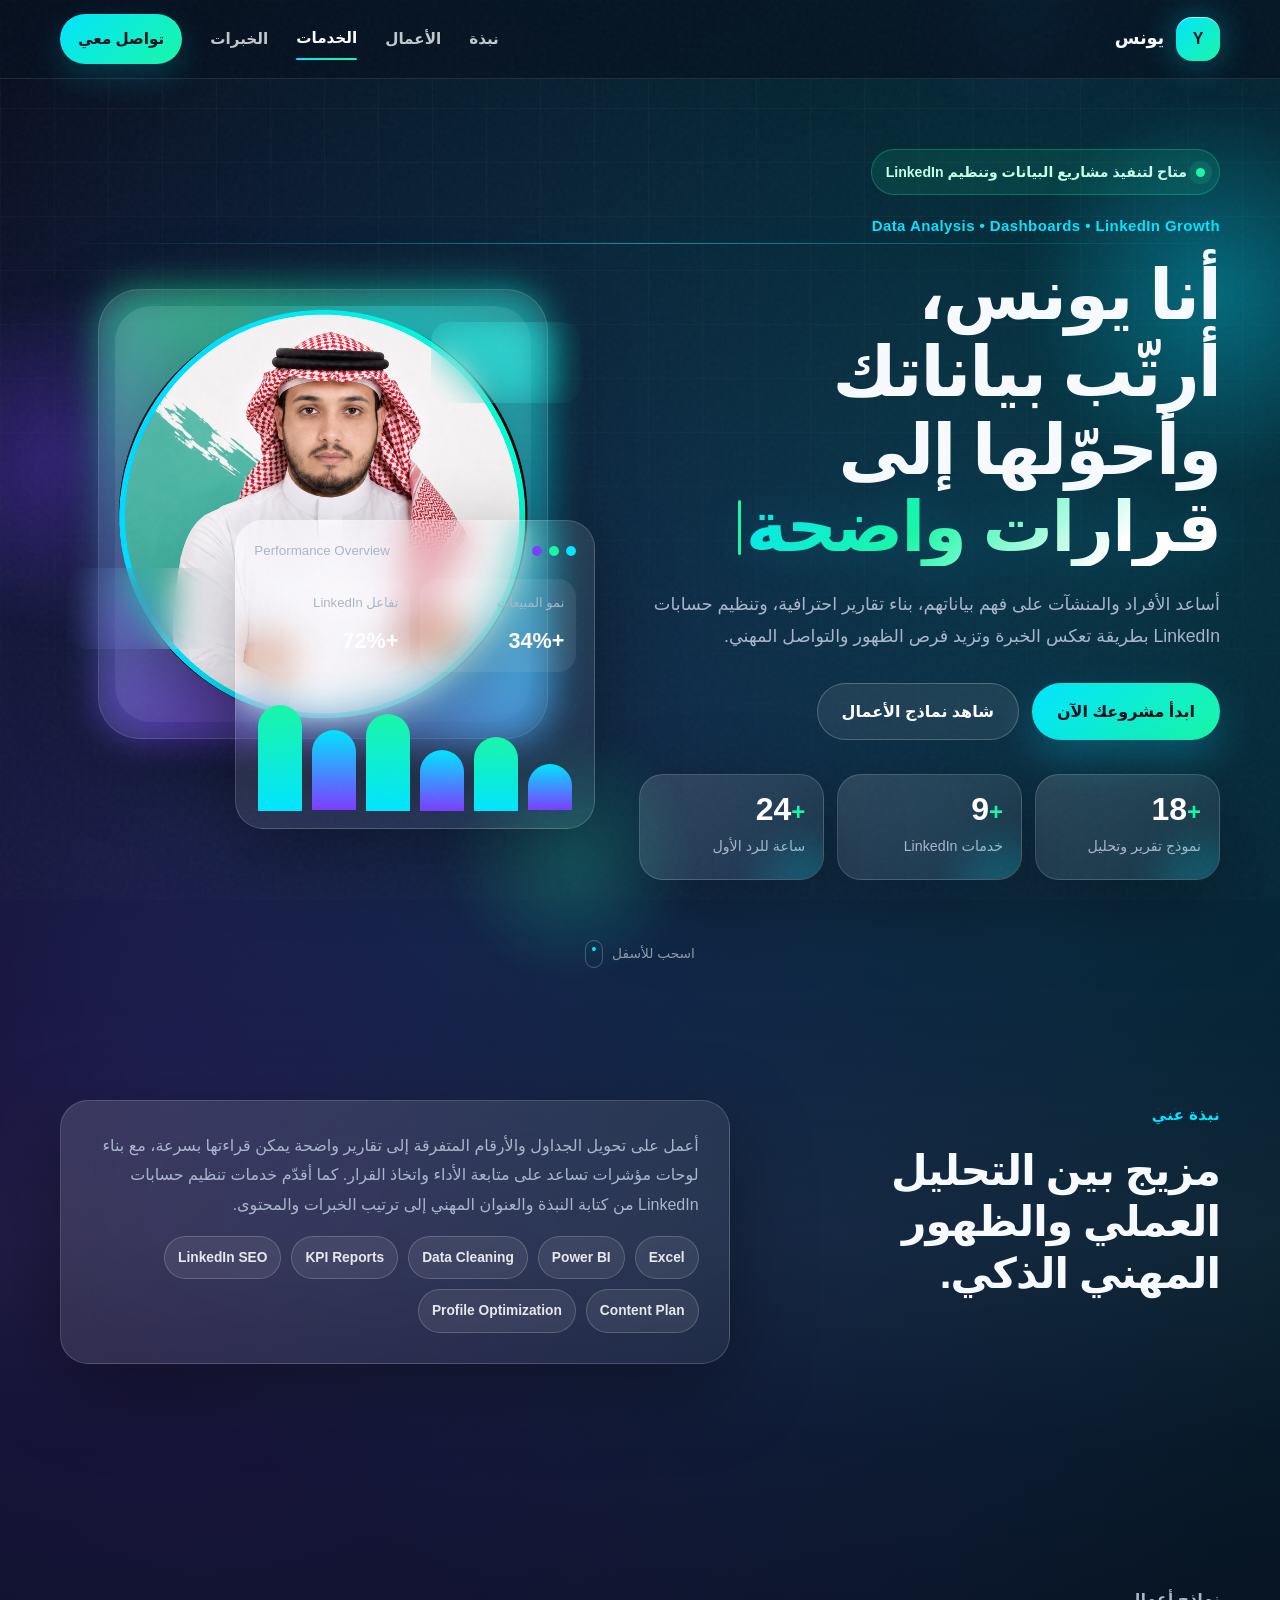
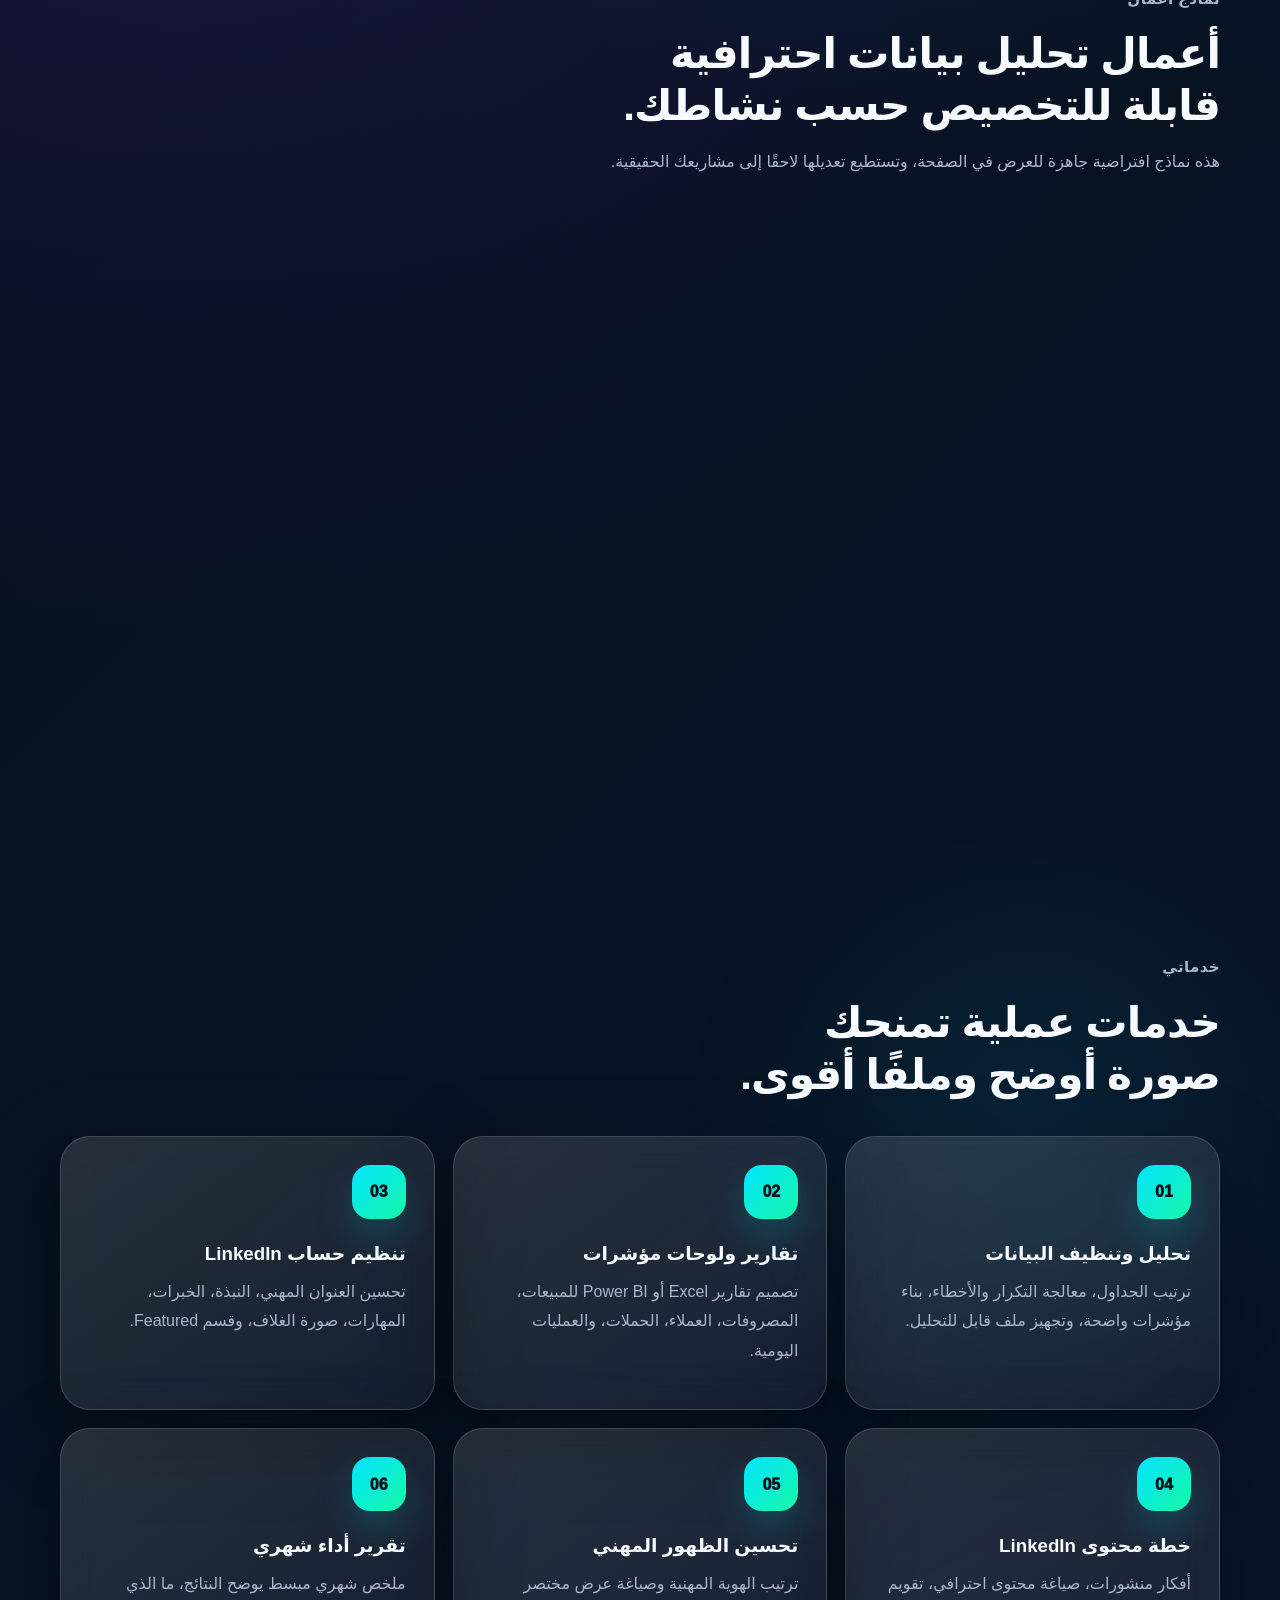
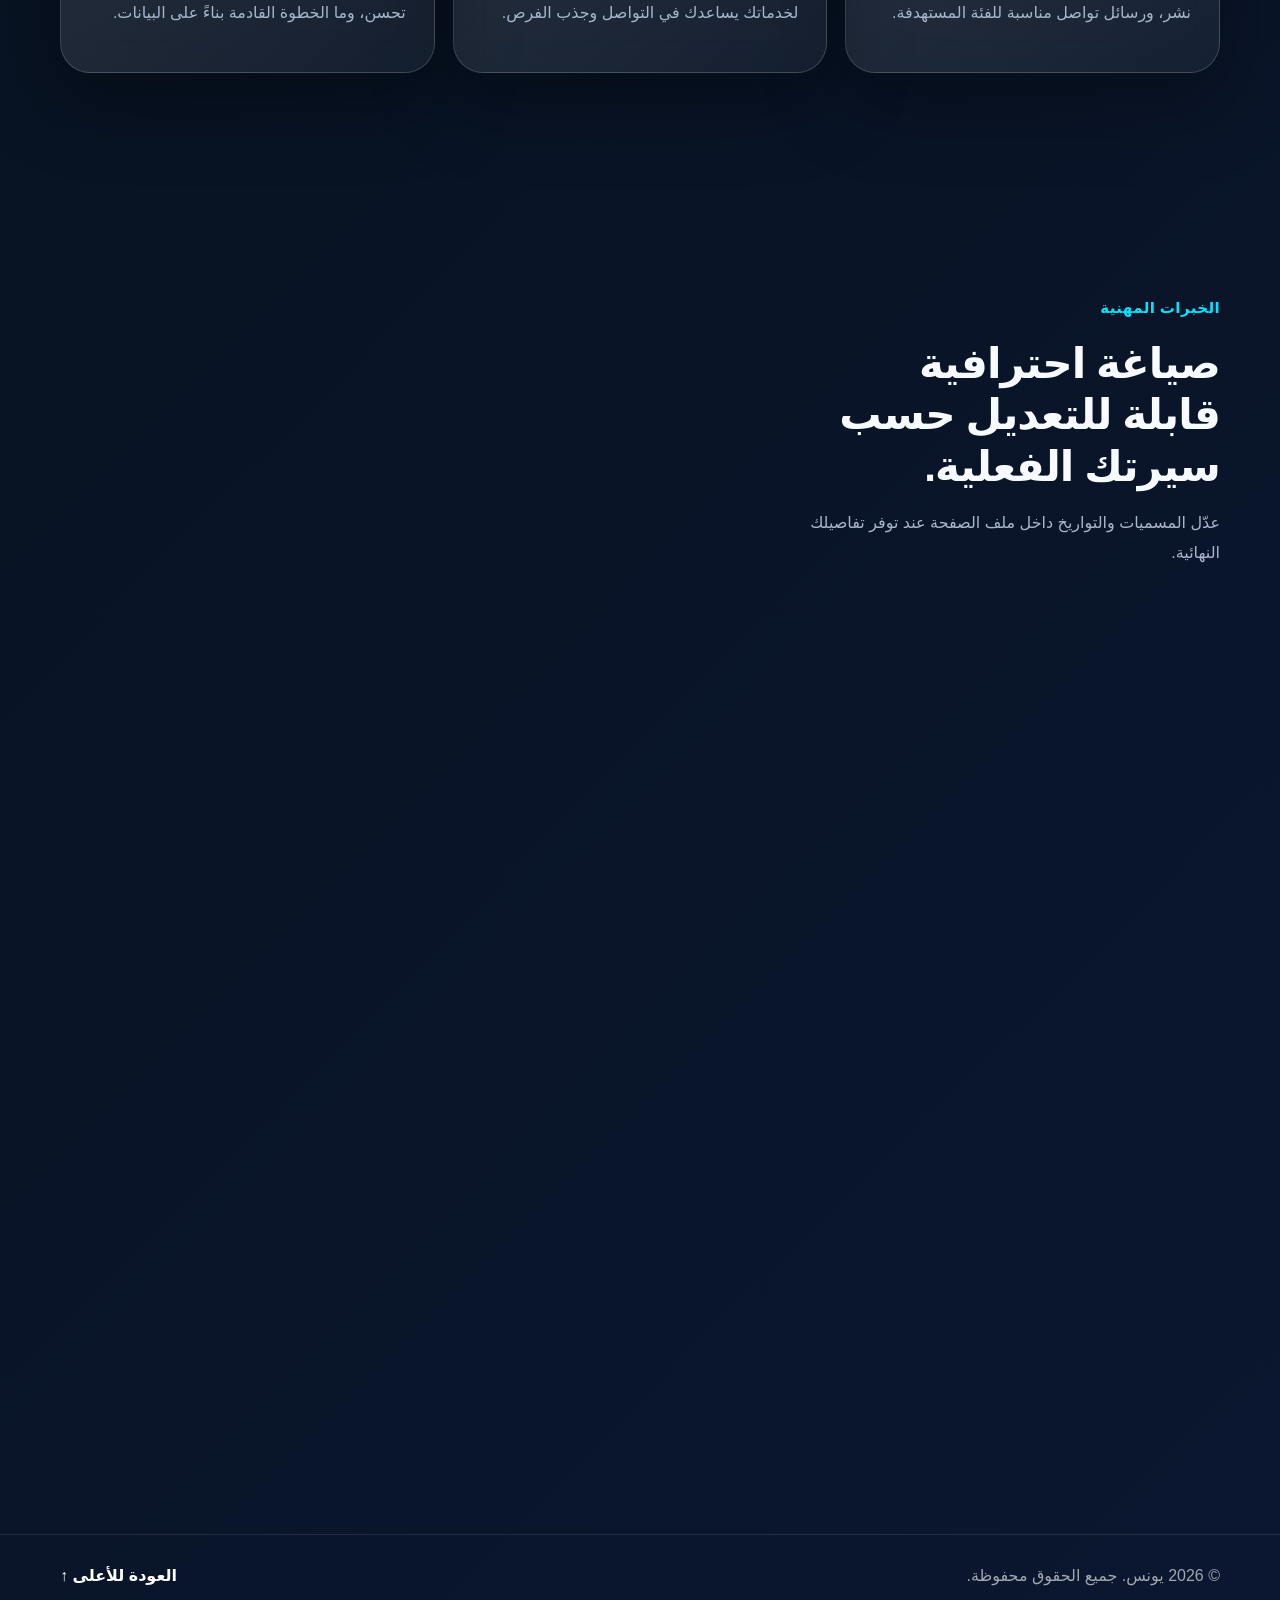
==== index.html @ 60138846 "رفع صفحة يونس الاحترافية" ====
<!doctype html>
<html lang="ar" dir="rtl">
<head>
  <meta charset="utf-8" />
  <meta name="viewport" content="width=device-width, initial-scale=1" />
  <title>يونس | تحليل بيانات وتنظيم حسابات LinkedIn</title>
  <meta name="description" content="صفحة يونس المهنية: تحليل البيانات، لوحات المؤشرات، التقارير التنفيذية، وتنظيم حسابات LinkedIn للأفراد والمنشآت." />
  <meta name="theme-color" content="#08111f" />
  <meta property="og:title" content="يونس | Data Analyst & LinkedIn Specialist" />
  <meta property="og:description" content="تحويل البيانات إلى قرارات واضحة وبناء حضور مهني مؤثر على LinkedIn." />
  <meta property="og:image" content="assets/social-preview.jpg" />
  <link rel="stylesheet" href="styles.css" />
</head>
<body>
  <div class="noise" aria-hidden="true"></div>
  <div class="cursor-glow" aria-hidden="true"></div>

  <header class="site-header" id="top">
    <nav class="nav container" aria-label="التنقل الرئيسي">
      <a class="brand" href="#top" aria-label="العودة للرئيسية">
        <span class="brand-mark">Y</span>
        <span class="brand-text">يونس</span>
      </a>

      <button class="menu-toggle" type="button" aria-label="فتح القائمة" aria-expanded="false">
        <span></span><span></span><span></span>
      </button>

      <div class="nav-links" id="navLinks">
        <a href="#about">نبذة</a>
        <a href="#portfolio">الأعمال</a>
        <a href="#services">الخدمات</a>
        <a href="#experience">الخبرات</a>
        <a class="nav-cta" href="#contact">تواصل معي</a>
      </div>
    </nav>
  </header>

  <main>
    <section class="hero section" aria-label="القسم الرئيسي">
      <div class="hero-bg" aria-hidden="true">
        <span class="orb orb-1"></span>
        <span class="orb orb-2"></span>
        <span class="orb orb-3"></span>
        <span class="grid-glow"></span>
      </div>

      <div class="container hero-grid">
        <div class="hero-content reveal">
          <span class="status-pill"><i></i> متاح لتنفيذ مشاريع البيانات وتنظيم LinkedIn</span>
          <p class="eyebrow">Data Analysis • Dashboards • LinkedIn Growth</p>
          <h1>
            أنا يونس، أرتّب بياناتك وأحوّلها إلى
            <span class="gradient-text typed-text" data-words="قرارات واضحة,لوحات مؤشرات,تقارير تنفيذية,حضور مهني أقوى">قرارات واضحة</span>
          </h1>
          <p class="hero-text">
            أساعد الأفراد والمنشآت على فهم بياناتهم، بناء تقارير احترافية، وتنظيم حسابات LinkedIn بطريقة تعكس الخبرة وتزيد فرص الظهور والتواصل المهني.
          </p>

          <div class="hero-actions">
            <a class="btn btn-primary magnetic" href="#contact">ابدأ مشروعك الآن</a>
            <a class="btn btn-outline magnetic" href="#portfolio">شاهد نماذج الأعمال</a>
          </div>

          <div class="hero-metrics" aria-label="أرقام مختصرة">
            <div class="metric-card tilt">
              <strong data-count="18">0</strong>
              <span>نموذج تقرير وتحليل</span>
            </div>
            <div class="metric-card tilt">
              <strong data-count="9">0</strong>
              <span>خدمات LinkedIn</span>
            </div>
            <div class="metric-card tilt">
              <strong data-count="24">0</strong>
              <span>ساعة للرد الأول</span>
            </div>
          </div>
        </div>

        <div class="hero-visual reveal">
          <div class="profile-shell tilt">
            <div class="profile-ring"></div>
            <img src="assets/profile-younes.png" alt="الصورة الشخصية ليونس" class="profile-img" />
            <div class="floating-badge badge-top">
              <span>Power BI</span>
              <strong>Dashboard</strong>
            </div>
            <div class="floating-badge badge-bottom">
              <span>LinkedIn</span>
              <strong>Profile SEO</strong>
            </div>
          </div>

          <div class="dashboard-card tilt" aria-label="نموذج لوحة مؤشرات">
            <div class="dash-head">
              <span></span><span></span><span></span>
              <small>Performance Overview</small>
            </div>
            <div class="dash-row">
              <div>
                <p>نمو المبيعات</p>
                <strong>+34%</strong>
              </div>
              <div>
                <p>تفاعل LinkedIn</p>
                <strong>+72%</strong>
              </div>
            </div>
            <div class="bar-chart" aria-hidden="true">
              <span style="--h:42%"></span>
              <span style="--h:67%"></span>
              <span style="--h:55%"></span>
              <span style="--h:88%"></span>
              <span style="--h:73%"></span>
              <span style="--h:96%"></span>
            </div>
          </div>
        </div>
      </div>

      <div class="scroll-hint" aria-hidden="true">اسحب للأسفل <span></span></div>
    </section>

    <section class="section about" id="about">
      <div class="container split">
        <div class="section-title reveal">
          <p class="eyebrow">نبذة عني</p>
          <h2>مزيج بين التحليل العملي والظهور المهني الذكي.</h2>
        </div>
        <div class="about-panel reveal tilt">
          <p>
            أعمل على تحويل الجداول والأرقام المتفرقة إلى تقارير واضحة يمكن قراءتها بسرعة، مع بناء لوحات مؤشرات تساعد على متابعة الأداء واتخاذ القرار. كما أقدّم خدمات تنظيم حسابات LinkedIn من كتابة النبذة والعنوان المهني إلى ترتيب الخبرات والمحتوى.
          </p>
          <div class="chips">
            <span>Excel</span>
            <span>Power BI</span>
            <span>Data Cleaning</span>
            <span>KPI Reports</span>
            <span>LinkedIn SEO</span>
            <span>Content Plan</span>
            <span>Profile Optimization</span>
          </div>
        </div>
      </div>
    </section>

    <section class="section portfolio" id="portfolio">
      <div class="container">
        <div class="section-heading reveal">
          <p class="eyebrow">نماذج أعمال</p>
          <h2>أعمال تحليل بيانات احترافية قابلة للتخصيص حسب نشاطك.</h2>
          <p>هذه نماذج افتراضية جاهزة للعرض في الصفحة، وتستطيع تعديلها لاحقًا إلى مشاريعك الحقيقية.</p>
        </div>

        <div class="portfolio-grid">
          <article class="project-card reveal tilt">
            <div class="project-media sales">
              <div class="mini-dashboard">
                <span></span><span></span><span></span><span></span>
              </div>
            </div>
            <div class="project-content">
              <div class="project-meta"><span>01</span><small>Sales Dashboard</small></div>
              <h3>لوحة مؤشرات المبيعات</h3>
              <p>تحليل الإيرادات، أفضل المنتجات، المناطق الأعلى أداءً، ونسبة النمو الشهري مع توصيات تنفيذية واضحة.</p>
              <div class="tags"><span>Power BI</span><span>KPI</span><span>Revenue</span></div>
            </div>
          </article>

          <article class="project-card reveal tilt">
            <div class="project-media customers">
              <div class="donut"></div>
              <div class="legend"><span></span><span></span><span></span></div>
            </div>
            <div class="project-content">
              <div class="project-meta"><span>02</span><small>Customer Analysis</small></div>
              <h3>تحليل العملاء وتكرار الشراء</h3>
              <p>تقسيم العملاء حسب القيمة والتكرار، ومعرفة العملاء الأكثر ربحية وفرص تحسين الحملات والعروض.</p>
              <div class="tags"><span>Segments</span><span>Retention</span><span>RFM</span></div>
            </div>
          </article>

          <article class="project-card reveal tilt">
            <div class="project-media finance">
              <div class="finance-lines"><span></span><span></span><span></span><span></span></div>
            </div>
            <div class="project-content">
              <div class="project-meta"><span>03</span><small>Finance Report</small></div>
              <h3>تقرير الإيرادات والمصروفات</h3>
              <p>تنظيم المصروفات والدخل في تقرير شهري يوضح الهامش، نقاط الهدر، والاتجاهات المهمة.</p>
              <div class="tags"><span>Excel</span><span>Budget</span><span>Monthly</span></div>
            </div>
          </article>

          <article class="project-card reveal tilt">
            <div class="project-media linkedin">
              <div class="post-card"><strong>LinkedIn</strong><p>Impressions +72%</p></div>
            </div>
            <div class="project-content">
              <div class="project-meta"><span>04</span><small>LinkedIn Analytics</small></div>
              <h3>لوحة أداء محتوى LinkedIn</h3>
              <p>متابعة الوصول، التفاعل، أفضل أنواع المنشورات، وتحديد أفكار محتوى مناسبة للنمو المهني.</p>
              <div class="tags"><span>Content</span><span>Analytics</span><span>Growth</span></div>
            </div>
          </article>
        </div>
      </div>
    </section>

    <section class="section services" id="services">
      <div class="container">
        <div class="section-heading reveal">
          <p class="eyebrow">خدماتي</p>
          <h2>خدمات عملية تمنحك صورة أوضح وملفًا أقوى.</h2>
        </div>

        <div class="services-grid">
          <article class="service-card reveal tilt">
            <span class="service-icon">01</span>
            <h3>تحليل وتنظيف البيانات</h3>
            <p>ترتيب الجداول، معالجة التكرار والأخطاء، بناء مؤشرات واضحة، وتجهيز ملف قابل للتحليل.</p>
          </article>
          <article class="service-card reveal tilt">
            <span class="service-icon">02</span>
            <h3>تقارير ولوحات مؤشرات</h3>
            <p>تصميم تقارير Excel أو Power BI للمبيعات، المصروفات، العملاء، الحملات، والعمليات اليومية.</p>
          </article>
          <article class="service-card reveal tilt">
            <span class="service-icon">03</span>
            <h3>تنظيم حساب LinkedIn</h3>
            <p>تحسين العنوان المهني، النبذة، الخبرات، المهارات، صورة الغلاف، وقسم Featured.</p>
          </article>
          <article class="service-card reveal tilt">
            <span class="service-icon">04</span>
            <h3>خطة محتوى LinkedIn</h3>
            <p>أفكار منشورات، صياغة محتوى احترافي، تقويم نشر، ورسائل تواصل مناسبة للفئة المستهدفة.</p>
          </article>
          <article class="service-card reveal tilt">
            <span class="service-icon">05</span>
            <h3>تحسين الظهور المهني</h3>
            <p>ترتيب الهوية المهنية وصياغة عرض مختصر لخدماتك يساعدك في التواصل وجذب الفرص.</p>
          </article>
          <article class="service-card reveal tilt">
            <span class="service-icon">06</span>
            <h3>تقرير أداء شهري</h3>
            <p>ملخص شهري مبسط يوضح النتائج، ما الذي تحسن، وما الخطوة القادمة بناءً على البيانات.</p>
          </article>
        </div>
      </div>
    </section>

    <section class="section experience" id="experience">
      <div class="container split">
        <div class="section-title reveal">
          <p class="eyebrow">الخبرات المهنية</p>
          <h2>صياغة احترافية قابلة للتعديل حسب سيرتك الفعلية.</h2>
          <p class="muted">عدّل المسميات والتواريخ داخل ملف الصفحة عند توفر تفاصيلك النهائية.</p>
        </div>

        <div class="timeline reveal">
          <div class="timeline-item">
            <span>2026 - الآن</span>
            <h3>محلل بيانات مستقل</h3>
            <p>إعداد تقارير ولوحات مؤشرات، تنظيف البيانات، وتحويل الجداول الخام إلى قراءات واضحة لأصحاب القرار.</p>
          </div>
          <div class="timeline-item">
            <span>2025 - الآن</span>
            <h3>متخصص تنظيم حسابات LinkedIn</h3>
            <p>تحسين الملفات الشخصية والصفحات المهنية، كتابة النبذة، ترتيب الخبرات، واقتراح خطة محتوى أسبوعية.</p>
          </div>
          <div class="timeline-item">
            <span>2024 - الآن</span>
            <h3>دعم الأعمال الرقمية</h3>
            <p>مساعدة الأفراد والمنشآت الصغيرة على ترتيب البيانات، تحسين الحضور الرقمي، وتجهيز ملفات تعريفية مختصرة.</p>
          </div>
        </div>
      </div>
    </section>

    <section class="section contact" id="contact">
      <div class="container">
        <div class="contact-card reveal tilt">
          <div>
            <p class="eyebrow">تواصل معي</p>
            <h2>خلّينا نحول بياناتك أو حسابك المهني إلى شيء واضح ومقنع.</h2>
            <p>اختر طريقة التواصل المناسبة، وأرسل لي نوع الخدمة المطلوبة: تحليل بيانات، تقرير، لوحة مؤشرات، أو تنظيم حساب LinkedIn.</p>
          </div>

          <div class="contact-actions">
            <a class="btn btn-primary magnetic" href="https://www.linkedin.com/in/YOUR-LINKEDIN" target="_blank" rel="noopener">LinkedIn</a>
            <a class="btn btn-outline light magnetic" href="https://wa.me/9665XXXXXXXX" target="_blank" rel="noopener">واتساب</a>
            <a class="btn btn-ghost magnetic" href="mailto:you@example.com">البريد الإلكتروني</a>
          </div>
        </div>
      </div>
    </section>
  </main>

  <footer class="footer">
    <div class="container footer-content">
      <p>© <span id="year"></span> يونس. جميع الحقوق محفوظة.</p>
      <a href="#top">العودة للأعلى ↑</a>
    </div>
  </footer>

  <script src="script.js"></script>
</body>
</html>
---- styles.css ----
:root {
  --bg: #07111f;
  --bg-2: #0a1730;
  --surface: rgba(255, 255, 255, 0.08);
  --surface-strong: rgba(255, 255, 255, 0.14);
  --card: rgba(255, 255, 255, 0.10);
  --line: rgba(255, 255, 255, 0.16);
  --text: #f7fbff;
  --muted: #a8b6cc;
  --primary: #00e5ff;
  --secondary: #7c3cff;
  --accent: #18f7a7;
  --warning: #ffd166;
  --dark: #08111f;
  --shadow: 0 26px 80px rgba(0, 0, 0, 0.34);
  --radius: 28px;
  --ease: cubic-bezier(.2, .8, .2, 1);
}

* { box-sizing: border-box; }
html { scroll-behavior: smooth; }
body {
  margin: 0;
  min-height: 100vh;
  font-family: Tahoma, Arial, system-ui, -apple-system, BlinkMacSystemFont, "Segoe UI", sans-serif;
  color: var(--text);
  background:
    radial-gradient(circle at 80% 10%, rgba(0, 229, 255, .18), transparent 28%),
    radial-gradient(circle at 12% 22%, rgba(124, 60, 255, .20), transparent 30%),
    linear-gradient(135deg, #050914 0%, #07111f 42%, #0b1730 100%);
  line-height: 1.85;
  overflow-x: hidden;
}

body::before {
  content: "";
  position: fixed;
  inset: 0;
  pointer-events: none;
  z-index: -2;
  background-image:
    linear-gradient(rgba(255,255,255,.035) 1px, transparent 1px),
    linear-gradient(90deg, rgba(255,255,255,.035) 1px, transparent 1px);
  background-size: 54px 54px;
  mask-image: linear-gradient(to bottom, rgba(0,0,0,.9), rgba(0,0,0,.12));
}

.noise {
  position: fixed;
  inset: 0;
  pointer-events: none;
  z-index: 9999;
  opacity: .06;
  background-image: url("data:image/svg+xml,%3Csvg viewBox='0 0 220 220' xmlns='http://www.w3.org/2000/svg'%3E%3Cfilter id='n'%3E%3CfeTurbulence type='fractalNoise' baseFrequency='.9' numOctaves='3' stitchTiles='stitch'/%3E%3C/filter%3E%3Crect width='100%25' height='100%25' filter='url(%23n)' opacity='.55'/%3E%3C/svg%3E");
}

.cursor-glow {
  position: fixed;
  width: 260px;
  height: 260px;
  border-radius: 50%;
  pointer-events: none;
  z-index: 0;
  opacity: .28;
  transform: translate(-50%, -50%);
  background: radial-gradient(circle, rgba(0,229,255,.40), rgba(124,60,255,.16) 38%, transparent 70%);
  filter: blur(6px);
  transition: opacity .25s ease;
}

img { display: block; max-width: 100%; }
a { color: inherit; text-decoration: none; }
h1, h2, h3, p { margin-top: 0; }

.container {
  width: min(1160px, calc(100% - 36px));
  margin-inline: auto;
}

.site-header {
  position: sticky;
  top: 0;
  z-index: 80;
  background: rgba(7, 17, 31, .68);
  backdrop-filter: blur(20px);
  border-bottom: 1px solid rgba(255,255,255,.10);
}

.nav {
  min-height: 78px;
  display: flex;
  align-items: center;
  justify-content: space-between;
  gap: 20px;
}

.brand {
  display: inline-flex;
  align-items: center;
  gap: 12px;
  font-weight: 900;
  letter-spacing: -.2px;
}

.brand-mark {
  width: 44px;
  height: 44px;
  display: grid;
  place-items: center;
  border-radius: 16px;
  color: #06101c;
  background: linear-gradient(135deg, var(--primary), var(--accent));
  box-shadow: 0 0 34px rgba(0,229,255,.34), inset 0 1px 0 rgba(255,255,255,.55);
  animation: logoPulse 3.4s var(--ease) infinite;
}

.brand-text { font-size: 1.12rem; }

.nav-links {
  display: flex;
  align-items: center;
  gap: 28px;
  color: rgba(247,251,255,.78);
  font-weight: 700;
  font-size: .95rem;
}

.nav-links a {
  position: relative;
  transition: color .25s ease, transform .25s ease;
}

.nav-links a:not(.nav-cta)::after {
  content: "";
  position: absolute;
  right: 0;
  bottom: -8px;
  width: 0;
  height: 2px;
  border-radius: 99px;
  background: linear-gradient(90deg, var(--primary), var(--accent));
  transition: width .28s var(--ease);
}

.nav-links a:hover,
.nav-links a.active { color: #fff; transform: translateY(-1px); }
.nav-links a:hover::after,
.nav-links a.active::after { width: 100%; }

.nav-cta {
  padding: 11px 18px;
  border-radius: 999px;
  color: #06101c !important;
  background: linear-gradient(135deg, var(--primary), var(--accent));
  box-shadow: 0 12px 32px rgba(0,229,255,.18);
}

.menu-toggle {
  display: none;
  width: 46px;
  height: 46px;
  border: 1px solid var(--line);
  border-radius: 16px;
  background: rgba(255,255,255,.08);
  color: #fff;
  padding: 12px;
}

.menu-toggle span {
  display: block;
  height: 2px;
  margin: 5px 0;
  background: currentColor;
  border-radius: 10px;
}

.section { padding: 110px 0; position: relative; }

.hero {
  min-height: calc(100vh - 78px);
  display: grid;
  align-items: center;
  overflow: hidden;
  padding-top: 70px;
}

.hero-bg { position: absolute; inset: 0; overflow: hidden; z-index: -1; }
.orb {
  position: absolute;
  border-radius: 999px;
  filter: blur(12px);
  opacity: .86;
  animation: floatOrb 8s var(--ease) infinite alternate;
}
.orb-1 { width: 430px; height: 430px; right: -150px; top: 0; background: radial-gradient(circle, rgba(0,229,255,.40), transparent 64%); }
.orb-2 { width: 380px; height: 380px; left: -130px; top: 190px; background: radial-gradient(circle, rgba(124,60,255,.40), transparent 65%); animation-delay: -2s; }
.orb-3 { width: 270px; height: 270px; left: 34%; bottom: 0; background: radial-gradient(circle, rgba(24,247,167,.28), transparent 66%); animation-delay: -4s; }
.grid-glow {
  position: absolute;
  inset: 18% 4% auto;
  height: 1px;
  background: linear-gradient(90deg, transparent, rgba(0,229,255,.55), transparent);
  box-shadow: 0 0 70px rgba(0,229,255,.32);
}

.hero-grid {
  display: grid;
  grid-template-columns: 1.05fr .95fr;
  align-items: center;
  gap: 54px;
}

.status-pill,
.eyebrow {
  display: inline-flex;
  align-items: center;
  gap: 9px;
  margin-bottom: 16px;
  font-weight: 900;
}

.status-pill {
  padding: 9px 14px;
  border-radius: 999px;
  background: rgba(24,247,167,.10);
  border: 1px solid rgba(24,247,167,.28);
  color: #c8ffe9;
  font-size: .88rem;
}

.status-pill i {
  width: 9px;
  height: 9px;
  border-radius: 50%;
  background: var(--accent);
  box-shadow: 0 0 0 7px rgba(24,247,167,.12);
  animation: statusBlink 1.5s ease-in-out infinite;
}

.eyebrow {
  color: var(--primary);
  letter-spacing: .4px;
  font-size: .94rem;
}

h1 {
  max-width: 780px;
  margin-bottom: 22px;
  font-size: clamp(2.35rem, 5.5vw, 5.65rem);
  line-height: 1.1;
  letter-spacing: -2px;
  text-wrap: balance;
}

h2 {
  margin-bottom: 16px;
  font-size: clamp(1.8rem, 3.3vw, 3.25rem);
  line-height: 1.22;
  letter-spacing: -.9px;
  text-wrap: balance;
}

h3 { margin-bottom: 10px; line-height: 1.35; }

.gradient-text {
  display: inline-block;
  background: linear-gradient(135deg, var(--primary), var(--accent), #fff 78%);
  -webkit-background-clip: text;
  background-clip: text;
  color: transparent;
  filter: drop-shadow(0 0 22px rgba(0,229,255,.16));
}

.typed-text::after {
  content: "";
  display: inline-block;
  width: 3px;
  height: .78em;
  margin-inline-start: 5px;
  vertical-align: -4px;
  border-radius: 9px;
  background: var(--accent);
  animation: caret .85s infinite;
}

.hero-text,
.section-heading p,
.about-panel p,
.timeline-item p,
.service-card p,
.project-card p,
.contact-card p,
.muted {
  color: var(--muted);
}

.hero-text {
  max-width: 720px;
  margin-bottom: 30px;
  font-size: 1.1rem;
}

.hero-actions,
.contact-actions {
  display: flex;
  align-items: center;
  flex-wrap: wrap;
  gap: 13px;
}

.btn {
  position: relative;
  isolation: isolate;
  display: inline-flex;
  align-items: center;
  justify-content: center;
  min-height: 52px;
  padding: 13px 24px;
  border-radius: 999px;
  border: 1px solid transparent;
  font-weight: 900;
  overflow: hidden;
  transition: transform .28s var(--ease), border-color .28s var(--ease), box-shadow .28s var(--ease);
}

.btn::before {
  content: "";
  position: absolute;
  inset: 0;
  z-index: -1;
  background: linear-gradient(110deg, transparent 20%, rgba(255,255,255,.45), transparent 55%);
  transform: translateX(120%);
  transition: transform .65s var(--ease);
}

.btn:hover { transform: translateY(-3px); }
.btn:hover::before { transform: translateX(-120%); }

.btn-primary {
  color: #06101c;
  background: linear-gradient(135deg, var(--primary), var(--accent));
  box-shadow: 0 18px 42px rgba(0,229,255,.24);
}

.btn-outline {
  color: #fff;
  border-color: rgba(255,255,255,.22);
  background: rgba(255,255,255,.08);
  backdrop-filter: blur(14px);
}

.btn-outline.light { background: rgba(255,255,255,.12); }
.btn-ghost { color: #fff; border-color: rgba(255,255,255,.20); background: transparent; }

.hero-metrics {
  display: grid;
  grid-template-columns: repeat(3, minmax(0, 1fr));
  gap: 13px;
  margin-top: 34px;
  max-width: 680px;
}

.metric-card,
.about-panel,
.project-card,
.service-card,
.timeline,
.contact-card,
.dashboard-card,
.profile-shell {
  border: 1px solid var(--line);
  background: linear-gradient(145deg, rgba(255,255,255,.13), rgba(255,255,255,.055));
  box-shadow: var(--shadow);
  backdrop-filter: blur(18px);
}

.metric-card {
  position: relative;
  overflow: hidden;
  border-radius: 24px;
  padding: 18px;
}

.metric-card::after {
  content: "";
  position: absolute;
  inset: auto -20% -60% auto;
  width: 100px;
  height: 100px;
  border-radius: 50%;
  background: rgba(0,229,255,.18);
  filter: blur(18px);
}

.metric-card strong {
  display: block;
  margin-bottom: 6px;
  font-size: 2rem;
  line-height: 1;
  color: #fff;
}
.metric-card strong::before { content: "+"; color: var(--accent); font-size: .75em; }
.metric-card span { color: var(--muted); font-size: .89rem; }

.hero-visual {
  position: relative;
  min-height: 650px;
  display: grid;
  place-items: center;
}

.profile-shell {
  position: relative;
  width: min(450px, 92vw);
  aspect-ratio: 1 / 1;
  border-radius: 42px;
  padding: 18px;
  transform-style: preserve-3d;
}

.profile-shell::before {
  content: "";
  position: absolute;
  inset: -2px;
  z-index: -1;
  border-radius: inherit;
  background: conic-gradient(from 90deg, var(--primary), var(--secondary), var(--accent), var(--primary));
  filter: blur(18px);
  opacity: .55;
  animation: spin 7s linear infinite;
}

.profile-ring {
  position: absolute;
  inset: 16px;
  border-radius: 36px;
  background:
    radial-gradient(circle at 62% 12%, rgba(0,229,255,.38), transparent 34%),
    linear-gradient(145deg, rgba(255,255,255,.12), rgba(255,255,255,.04));
}

.profile-img {
  position: relative;
  z-index: 2;
  width: 100%;
  height: 100%;
  object-fit: cover;
  border-radius: 32px;
  filter: drop-shadow(0 28px 38px rgba(0,0,0,.32)) saturate(1.05) contrast(1.03);
}

.floating-badge {
  position: absolute;
  z-index: 4;
  display: grid;
  gap: 2px;
  min-width: 150px;
  padding: 13px 16px;
  border-radius: 19px;
  border: 1px solid rgba(255,255,255,.24);
  background: rgba(5, 9, 20, .62);
  backdrop-filter: blur(16px);
  box-shadow: 0 20px 52px rgba(0,0,0,.30);
  animation: floatBadge 4.6s var(--ease) infinite alternate;
}

.floating-badge span { color: var(--primary); font-size: .76rem; font-weight: 900; }
.floating-badge strong { color: #fff; font-size: .95rem; }
.badge-top { top: 32px; right: -34px; }
.badge-bottom { left: -32px; bottom: 90px; animation-delay: -1.6s; }

.dashboard-card {
  position: absolute;
  right: -10px;
  bottom: 10px;
  z-index: 5;
  width: min(360px, 82vw);
  border-radius: 28px;
  padding: 18px;
}

.dash-head {
  display: flex;
  align-items: center;
  gap: 7px;
  margin-bottom: 16px;
}
.dash-head span { width: 10px; height: 10px; border-radius: 50%; background: var(--primary); }
.dash-head span:nth-child(2) { background: var(--accent); }
.dash-head span:nth-child(3) { background: var(--secondary); }
.dash-head small { margin-right: auto; color: var(--muted); direction: ltr; }

.dash-row {
  display: grid;
  grid-template-columns: 1fr 1fr;
  gap: 10px;
  margin-bottom: 18px;
}
.dash-row div {
  border-radius: 18px;
  padding: 12px;
  background: rgba(255,255,255,.08);
}
.dash-row p { margin-bottom: 5px; color: var(--muted); font-size: .82rem; }
.dash-row strong { color: #fff; font-size: 1.35rem; }

.bar-chart {
  height: 120px;
  display: flex;
  align-items: end;
  gap: 10px;
  padding: 10px 4px 0;
}
.bar-chart span {
  flex: 1;
  height: var(--h);
  min-height: 24px;
  border-radius: 999px 999px 8px 8px;
  background: linear-gradient(180deg, var(--primary), var(--secondary));
  transform-origin: bottom;
  animation: barGrow 1.6s var(--ease) both;
}
.bar-chart span:nth-child(even) { background: linear-gradient(180deg, var(--accent), var(--primary)); }

.scroll-hint {
  position: absolute;
  bottom: 22px;
  right: 50%;
  translate: 50% 0;
  display: flex;
  align-items: center;
  gap: 9px;
  color: rgba(255,255,255,.52);
  font-size: .86rem;
}
.scroll-hint span {
  width: 18px;
  height: 28px;
  border: 1px solid rgba(255,255,255,.24);
  border-radius: 999px;
  position: relative;
}
.scroll-hint span::before {
  content: "";
  position: absolute;
  top: 6px;
  right: 50%;
  width: 4px;
  height: 4px;
  translate: 50% 0;
  border-radius: 50%;
  background: var(--primary);
  animation: scrollDot 1.4s infinite;
}

.split {
  display: grid;
  grid-template-columns: .8fr 1.2fr;
  gap: 44px;
  align-items: start;
}

.section-title,
.section-heading { position: relative; z-index: 1; }
.section-heading {
  max-width: 780px;
  margin-bottom: 36px;
}

.about { background: linear-gradient(180deg, transparent, rgba(255,255,255,.03), transparent); }
.about-panel {
  border-radius: var(--radius);
  padding: 30px;
}

.chips,
.tags {
  display: flex;
  flex-wrap: wrap;
  gap: 10px;
}

.chips span,
.tags span {
  border-radius: 999px;
  border: 1px solid rgba(255,255,255,.18);
  background: rgba(255,255,255,.08);
  color: rgba(255,255,255,.88);
  font-weight: 800;
}
.chips span { padding: 8px 13px; font-size: .86rem; }
.tags span { padding: 6px 10px; font-size: .76rem; }

.portfolio-grid {
  display: grid;
  grid-template-columns: repeat(4, 1fr);
  gap: 18px;
}

.project-card {
  overflow: hidden;
  border-radius: 30px;
  min-height: 470px;
  transform-style: preserve-3d;
}

.project-media {
  position: relative;
  height: 185px;
  overflow: hidden;
  background:
    radial-gradient(circle at 30% 20%, rgba(255,255,255,.26), transparent 22%),
    linear-gradient(135deg, rgba(0,229,255,.28), rgba(124,60,255,.24));
}

.project-media::after {
  content: "";
  position: absolute;
  inset: 0;
  background: linear-gradient(120deg, transparent 0 30%, rgba(255,255,255,.18) 40%, transparent 52% 100%);
  transform: translateX(120%);
  animation: shine 4.8s var(--ease) infinite;
}

.project-content { padding: 22px; }
.project-meta {
  display: flex;
  align-items: center;
  justify-content: space-between;
  gap: 12px;
  margin-bottom: 15px;
  color: var(--primary);
  font-weight: 900;
  direction: ltr;
}
.project-meta span {
  width: 42px;
  height: 42px;
  display: grid;
  place-items: center;
  border-radius: 15px;
  background: rgba(0,229,255,.12);
  color: #fff;
}
.project-meta small { color: var(--muted); font-size: .74rem; }

.mini-dashboard {
  position: absolute;
  inset: 36px 26px 26px;
  display: grid;
  grid-template-columns: repeat(4, 1fr);
  align-items: end;
  gap: 10px;
}
.mini-dashboard span {
  border-radius: 999px 999px 8px 8px;
  background: linear-gradient(180deg, #fff, var(--primary));
  box-shadow: 0 14px 28px rgba(0,0,0,.18);
}
.mini-dashboard span:nth-child(1) { height: 38%; }
.mini-dashboard span:nth-child(2) { height: 72%; }
.mini-dashboard span:nth-child(3) { height: 55%; }
.mini-dashboard span:nth-child(4) { height: 88%; }

.donut {
  position: absolute;
  width: 118px;
  height: 118px;
  right: 50%;
  top: 50%;
  translate: 50% -50%;
  border-radius: 50%;
  background: conic-gradient(var(--primary) 0 42%, var(--accent) 42% 70%, var(--secondary) 70% 100%);
  box-shadow: inset 0 0 0 24px rgba(7,17,31,.88), 0 24px 48px rgba(0,0,0,.24);
}
.legend {
  position: absolute;
  left: 24px;
  bottom: 28px;
  display: grid;
  gap: 8px;
}
.legend span { width: 88px; height: 10px; border-radius: 999px; background: rgba(255,255,255,.72); }
.legend span:nth-child(2) { width: 62px; background: rgba(24,247,167,.78); }
.legend span:nth-child(3) { width: 102px; background: rgba(124,60,255,.78); }

.finance-lines {
  position: absolute;
  inset: 45px 25px;
  display: grid;
  gap: 18px;
}
.finance-lines span {
  height: 12px;
  border-radius: 999px;
  background: linear-gradient(90deg, rgba(255,255,255,.86), rgba(0,229,255,.25));
  box-shadow: 0 14px 28px rgba(0,0,0,.16);
}
.finance-lines span:nth-child(1) { width: 88%; }
.finance-lines span:nth-child(2) { width: 62%; }
.finance-lines span:nth-child(3) { width: 76%; }
.finance-lines span:nth-child(4) { width: 46%; }

.post-card {
  position: absolute;
  inset: 38px 26px;
  display: grid;
  align-content: center;
  gap: 6px;
  border-radius: 24px;
  padding: 20px;
  background: rgba(255,255,255,.14);
  border: 1px solid rgba(255,255,255,.24);
  backdrop-filter: blur(12px);
}
.post-card strong { font-size: 1.4rem; color: #fff; }
.post-card p { margin: 0; color: #caffef; font-weight: 900; }

.services {
  background: radial-gradient(circle at 80% 30%, rgba(0,229,255,.08), transparent 28%);
}
.services-grid {
  display: grid;
  grid-template-columns: repeat(3, 1fr);
  gap: 18px;
}
.service-card {
  position: relative;
  overflow: hidden;
  min-height: 240px;
  border-radius: 30px;
  padding: 28px;
}
.service-card::before {
  content: "";
  position: absolute;
  inset: 0;
  opacity: 0;
  background: radial-gradient(circle at 10% 0%, rgba(0,229,255,.22), transparent 36%);
  transition: opacity .35s ease;
}
.service-card:hover::before { opacity: 1; }
.service-icon {
  position: relative;
  width: 54px;
  height: 54px;
  display: grid;
  place-items: center;
  margin-bottom: 22px;
  border-radius: 18px;
  color: #06101c;
  background: linear-gradient(135deg, var(--primary), var(--accent));
  font-weight: 1000;
  box-shadow: 0 18px 38px rgba(0,229,255,.18);
}

.timeline {
  position: relative;
  border-radius: var(--radius);
  padding: 28px;
}
.timeline::before {
  content: "";
  position: absolute;
  top: 34px;
  bottom: 34px;
  right: 30px;
  width: 2px;
  background: linear-gradient(var(--primary), var(--accent), transparent);
}
.timeline-item {
  position: relative;
  padding: 0 38px 28px 0;
}
.timeline-item:last-child { padding-bottom: 0; }
.timeline-item::before {
  content: "";
  position: absolute;
  top: 8px;
  right: -5px;
  width: 13px;
  height: 13px;
  border-radius: 50%;
  background: var(--accent);
  box-shadow: 0 0 0 8px rgba(24,247,167,.12), 0 0 28px rgba(24,247,167,.45);
}
.timeline-item span {
  display: inline-block;
  margin-bottom: 8px;
  color: var(--primary);
  font-weight: 900;
}

.contact-card {
  position: relative;
  overflow: hidden;
  display: grid;
  grid-template-columns: 1.2fr .8fr;
  align-items: center;
  gap: 28px;
  border-radius: 36px;
  padding: clamp(28px, 5vw, 56px);
  background:
    radial-gradient(circle at 20% 10%, rgba(0,229,255,.22), transparent 33%),
    linear-gradient(135deg, rgba(255,255,255,.14), rgba(255,255,255,.055));
}
.contact-card::before {
  content: "";
  position: absolute;
  inset: -40% auto auto -10%;
  width: 380px;
  height: 380px;
  border-radius: 50%;
  background: radial-gradient(circle, rgba(24,247,167,.22), transparent 64%);
  animation: floatOrb 6s var(--ease) infinite alternate;
}
.contact-actions { justify-content: flex-start; }

.footer {
  border-top: 1px solid rgba(255,255,255,.10);
  padding: 26px 0;
  color: rgba(255,255,255,.62);
}
.footer-content {
  display: flex;
  align-items: center;
  justify-content: space-between;
  gap: 18px;
}
.footer p { margin: 0; }
.footer a { color: #fff; font-weight: 800; }

.reveal {
  opacity: 0;
  transform: translateY(34px) scale(.985);
  filter: blur(8px);
  transition: opacity .8s var(--ease), transform .8s var(--ease), filter .8s var(--ease);
}
.reveal.visible {
  opacity: 1;
  transform: translateY(0) scale(1);
  filter: blur(0);
}

.tilt { transform-style: preserve-3d; transition: transform .25s var(--ease), border-color .25s ease, box-shadow .25s ease; }
.tilt:hover { border-color: rgba(0,229,255,.34); box-shadow: 0 30px 90px rgba(0, 229, 255, .13), var(--shadow); }

@keyframes logoPulse {
  0%, 100% { transform: translateY(0); box-shadow: 0 0 34px rgba(0,229,255,.34); }
  50% { transform: translateY(-2px); box-shadow: 0 0 46px rgba(24,247,167,.35); }
}
@keyframes statusBlink { 50% { transform: scale(.72); opacity: .7; } }
@keyframes caret { 0%, 45% { opacity: 1; } 46%, 100% { opacity: 0; } }
@keyframes floatOrb { to { transform: translate3d(24px, -28px, 0) scale(1.06); } }
@keyframes spin { to { rotate: 360deg; } }
@keyframes floatBadge { to { transform: translateY(-14px); } }
@keyframes barGrow { from { transform: scaleY(.15); opacity: .2; } to { transform: scaleY(1); opacity: 1; } }
@keyframes scrollDot { 0% { transform: translateY(0); opacity: 1; } 100% { transform: translateY(12px); opacity: 0; } }
@keyframes shine { 0%, 45% { transform: translateX(120%); } 75%, 100% { transform: translateX(-120%); } }

@media (max-width: 1080px) {
  .hero-grid,
  .split,
  .contact-card { grid-template-columns: 1fr; }
  .hero-visual { min-height: 580px; }
  .portfolio-grid { grid-template-columns: repeat(2, 1fr); }
  .services-grid { grid-template-columns: repeat(2, 1fr); }
}

@media (max-width: 760px) {
  .container { width: min(100% - 28px, 1160px); }
  .section { padding: 78px 0; }
  .hero { padding-top: 46px; }
  .menu-toggle { display: block; }
  .nav-links {
    position: fixed;
    top: 78px;
    left: 14px;
    right: 14px;
    display: grid;
    gap: 0;
    padding: 12px;
    border-radius: 24px;
    border: 1px solid rgba(255,255,255,.16);
    background: rgba(7, 17, 31, .94);
    box-shadow: var(--shadow);
    transform: translateY(-18px) scale(.98);
    opacity: 0;
    pointer-events: none;
    transition: .28s var(--ease);
  }
  .nav-links.open { transform: translateY(0) scale(1); opacity: 1; pointer-events: auto; }
  .nav-links a { padding: 13px 14px; border-radius: 16px; }
  .nav-links a:hover { background: rgba(255,255,255,.08); }
  h1 { font-size: clamp(2.25rem, 13vw, 4rem); letter-spacing: -1px; }
  .hero-metrics { grid-template-columns: 1fr; }
  .hero-visual { min-height: 505px; }
  .profile-shell { border-radius: 34px; }
  .profile-img { border-radius: 26px; }
  .badge-top { right: 0; top: 14px; }
  .badge-bottom { left: 0; bottom: 104px; }
  .dashboard-card { right: 50%; translate: 50% 0; bottom: 0; }
  .portfolio-grid,
  .services-grid { grid-template-columns: 1fr; }
  .project-card { min-height: auto; }
  .contact-actions { display: grid; grid-template-columns: 1fr; }
  .btn { width: 100%; }
  .footer-content { flex-direction: column; text-align: center; }
  .cursor-glow { display: none; }
}

@media (prefers-reduced-motion: reduce) {
  *, *::before, *::after {
    animation-duration: .001ms !important;
    animation-iteration-count: 1 !important;
    scroll-behavior: auto !important;
    transition-duration: .001ms !important;
  }
}
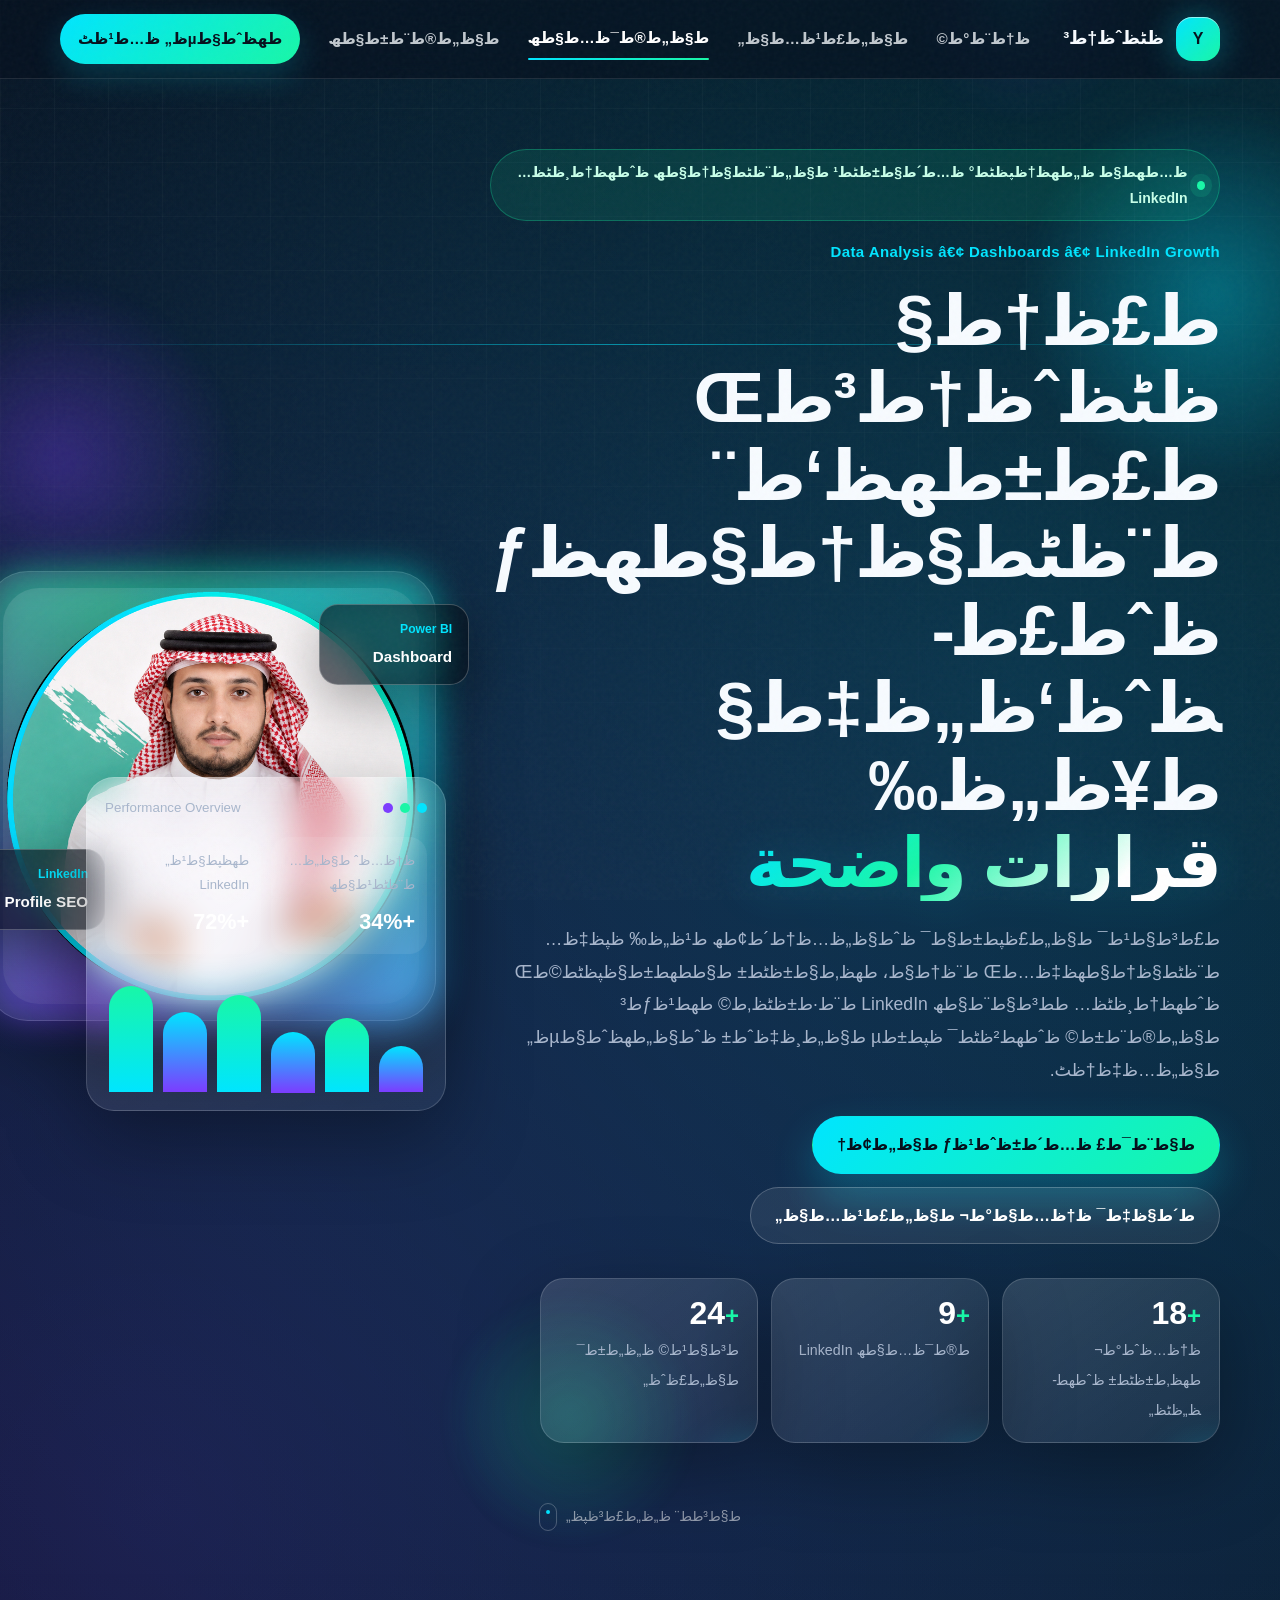
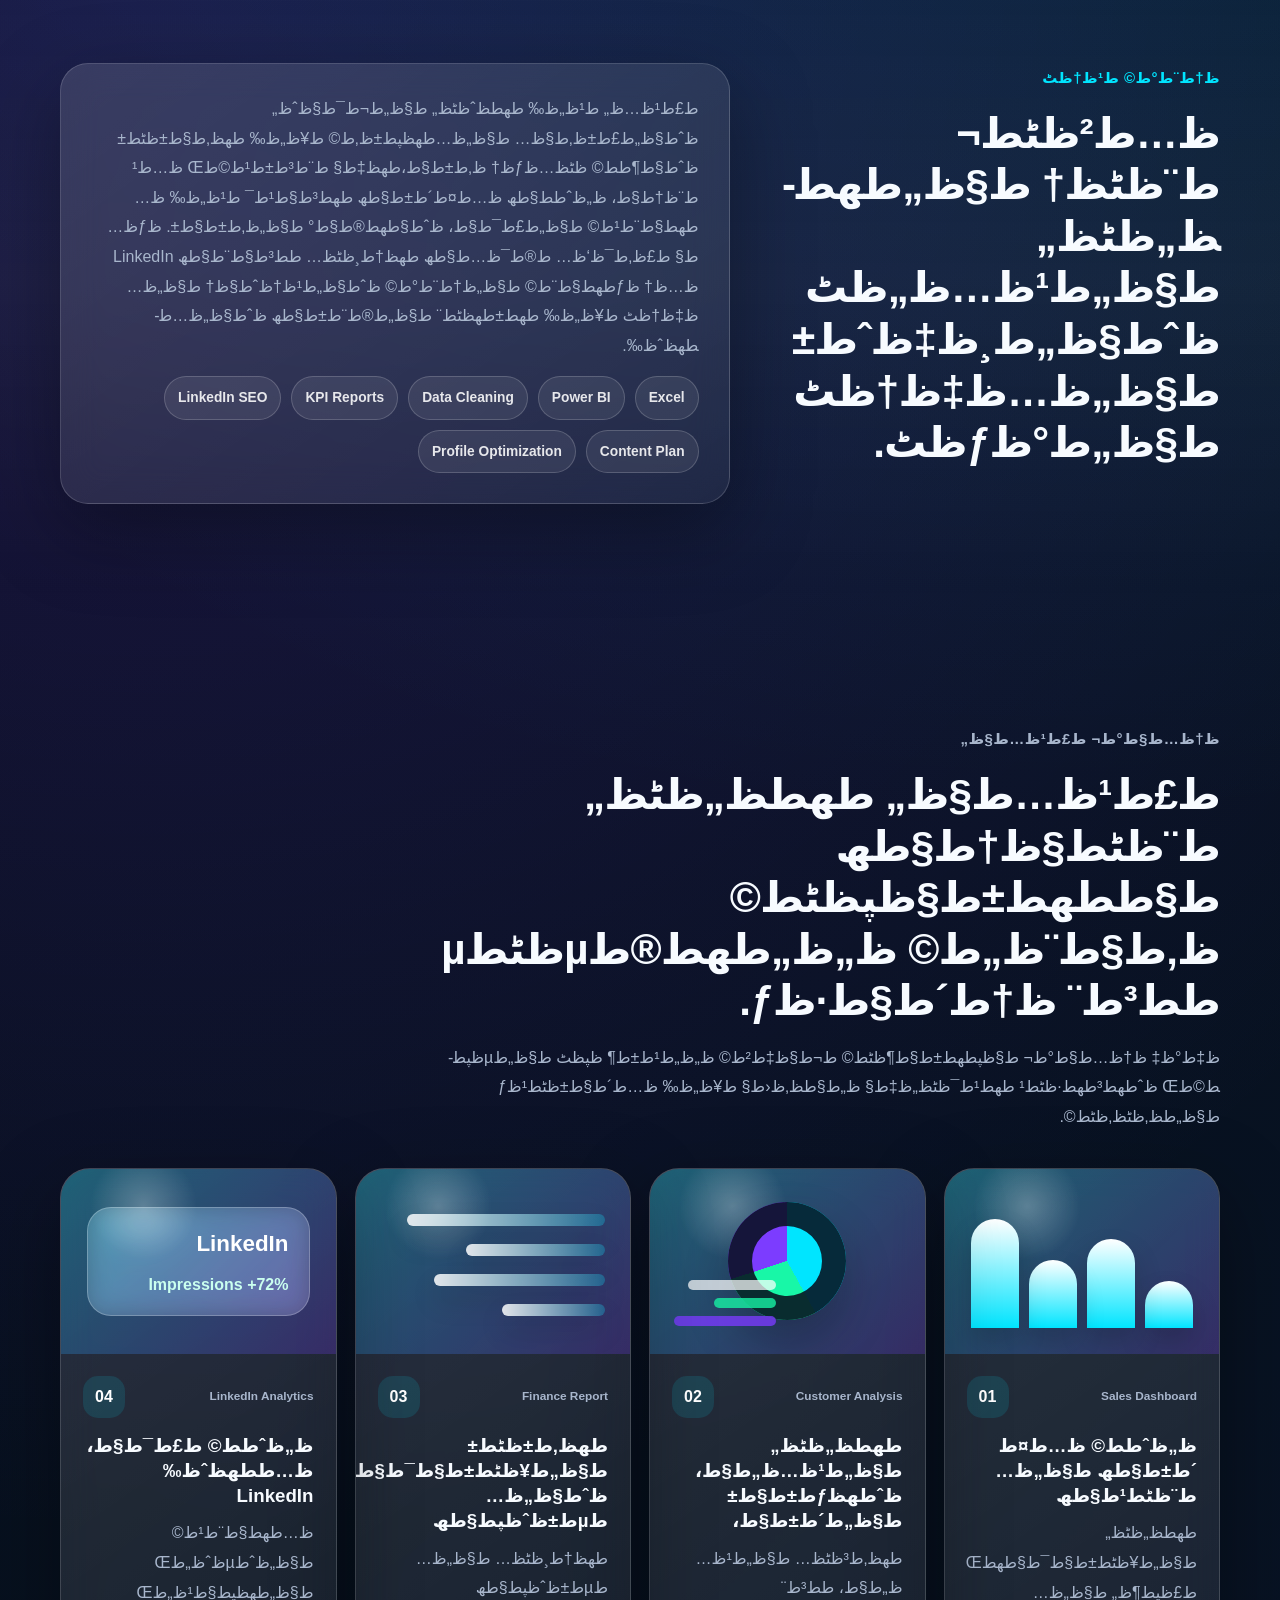
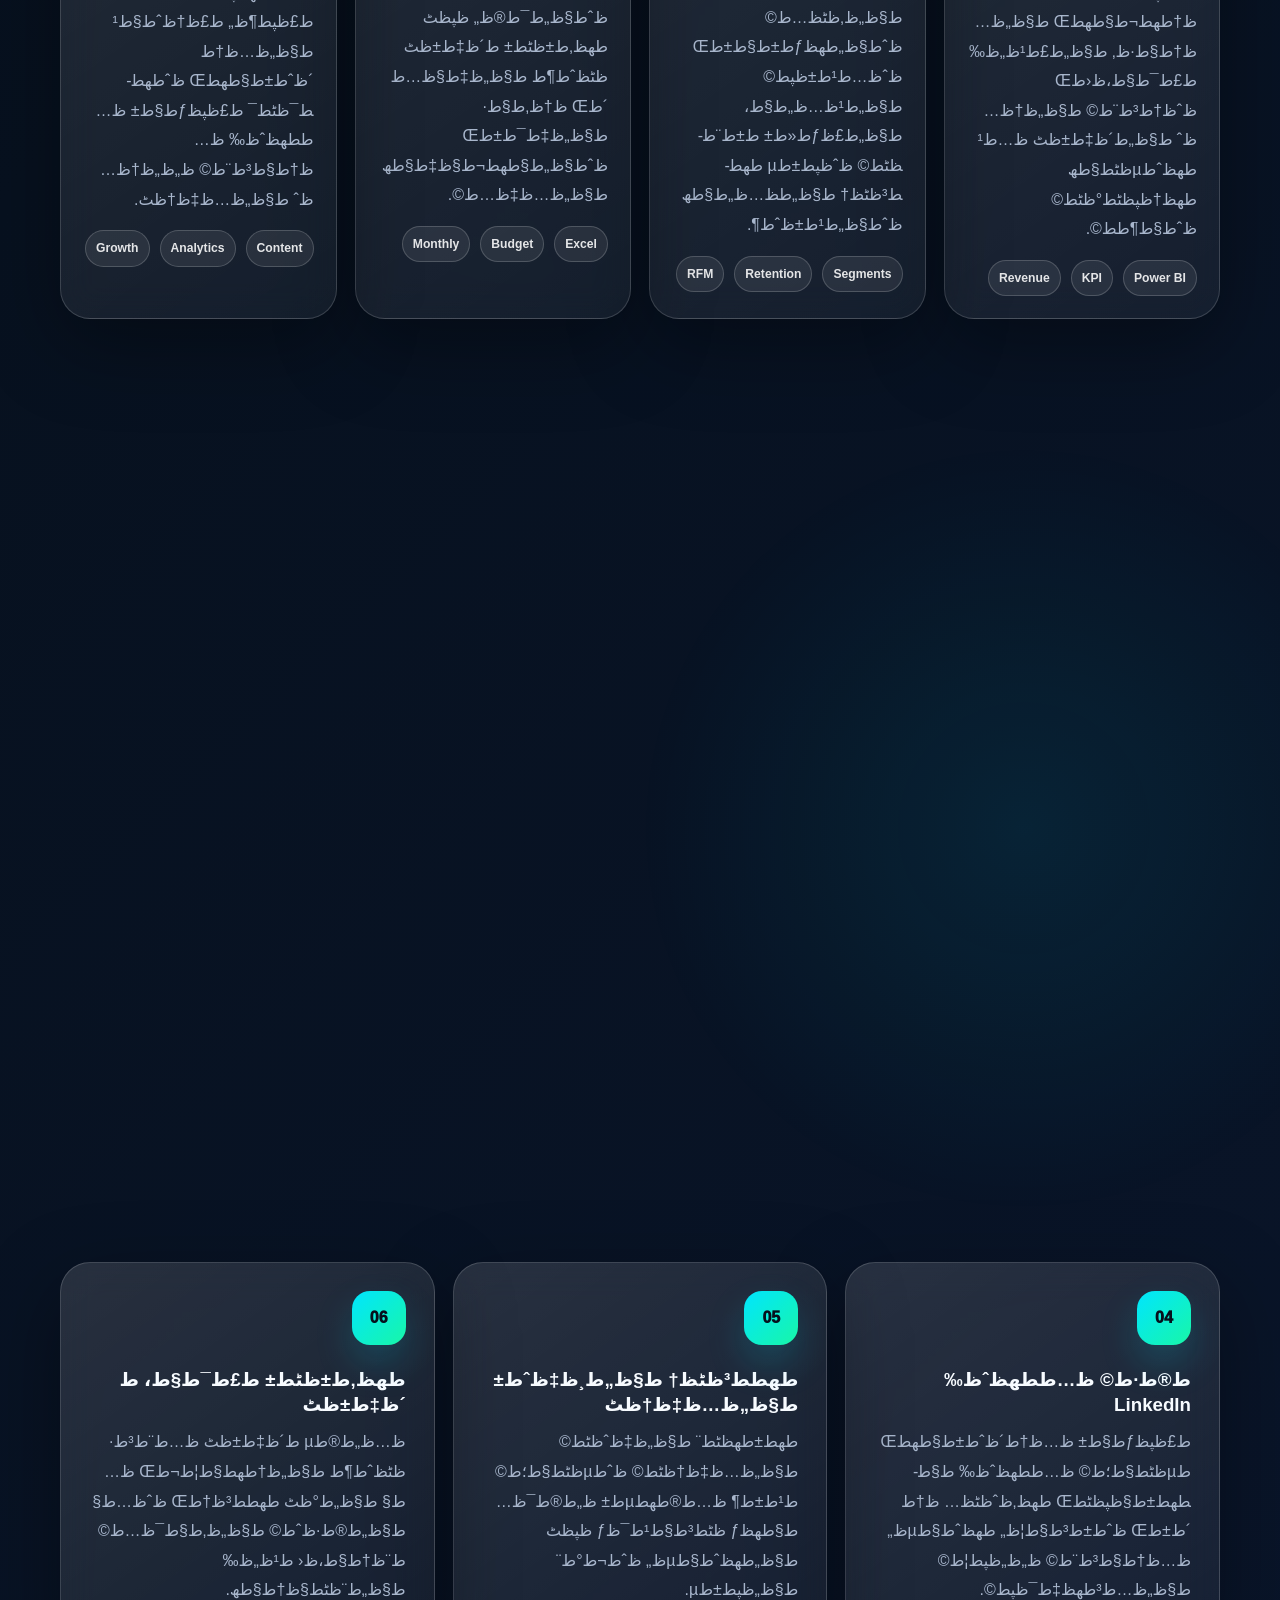
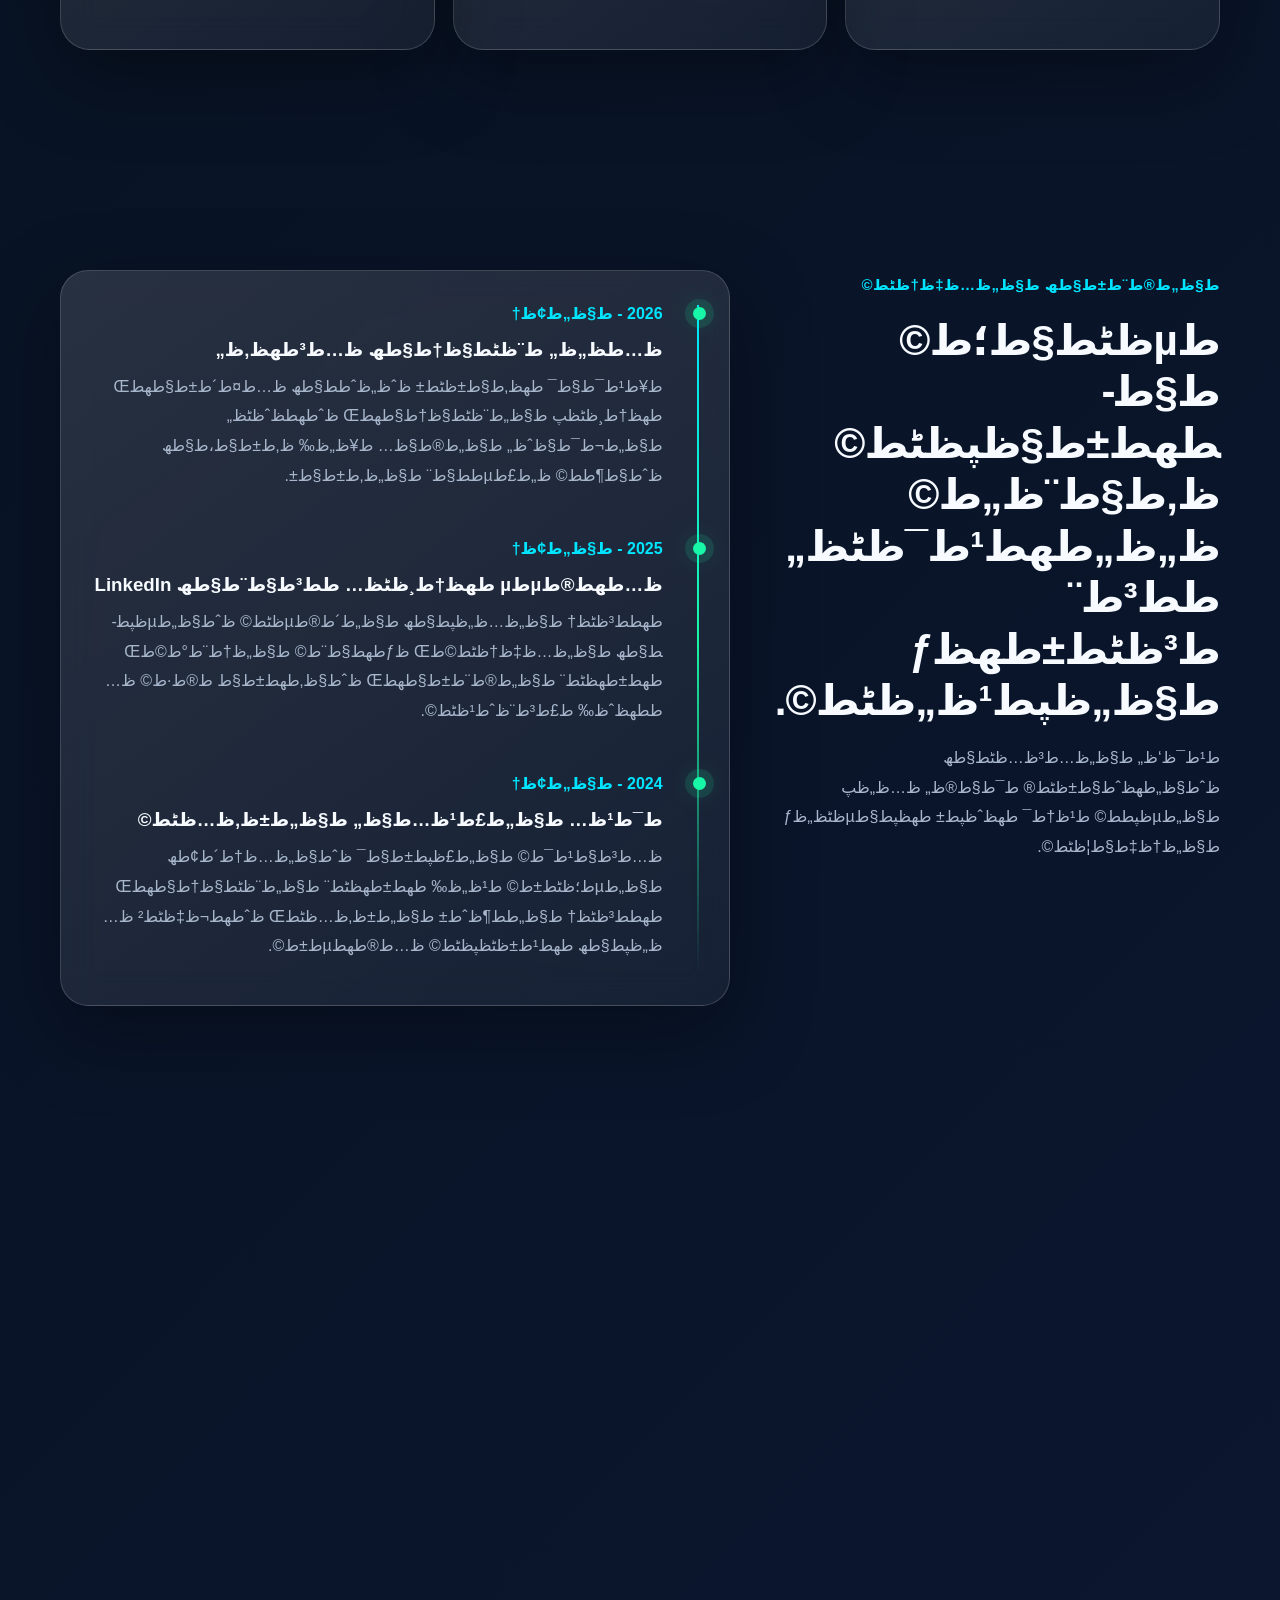
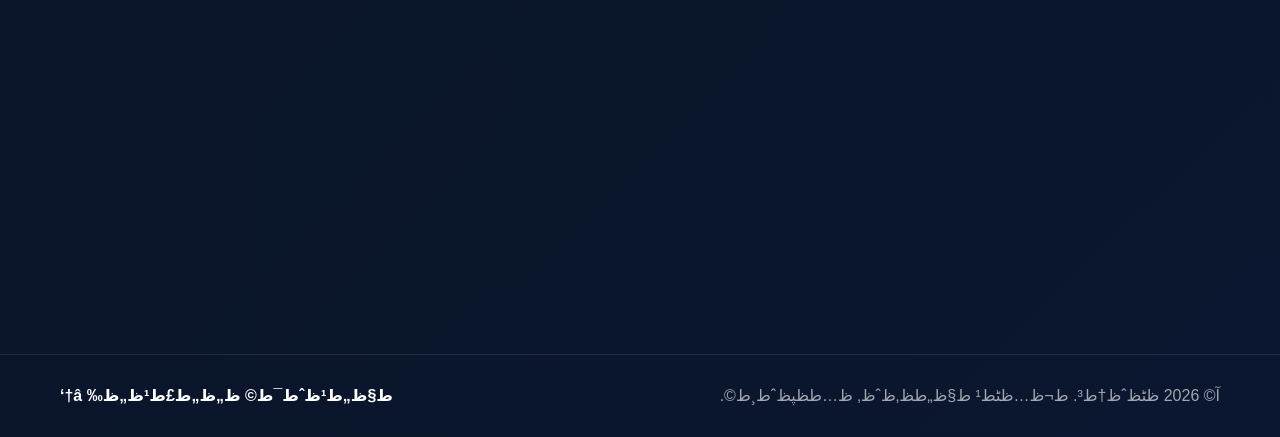
==== commit 7ffc7bba: "إلغاء حركة النص المتحرك وتثبيت الهيرو" ====
--- a/index.html
+++ b/index.html
@@ -1,13 +1,13 @@
-<!doctype html>
+﻿<!doctype html>
 <html lang="ar" dir="rtl">
 <head>
   <meta charset="utf-8" />
   <meta name="viewport" content="width=device-width, initial-scale=1" />
-  <title>يونس | تحليل بيانات وتنظيم حسابات LinkedIn</title>
-  <meta name="description" content="صفحة يونس المهنية: تحليل البيانات، لوحات المؤشرات، التقارير التنفيذية، وتنظيم حسابات LinkedIn للأفراد والمنشآت." />
+  <title>ظٹظˆظ†ط³ | طھط­ظ„ظٹظ„ ط¨ظٹط§ظ†ط§طھ ظˆطھظ†ط¸ظٹظ… ط­ط³ط§ط¨ط§طھ LinkedIn</title>
+  <meta name="description" content="طµظپط­ط© ظٹظˆظ†ط³ ط§ظ„ظ…ظ‡ظ†ظٹط©: طھط­ظ„ظٹظ„ ط§ظ„ط¨ظٹط§ظ†ط§طھطŒ ظ„ظˆط­ط§طھ ط§ظ„ظ…ط¤ط´ط±ط§طھطŒ ط§ظ„طھظ‚ط§ط±ظٹط± ط§ظ„طھظ†ظپظٹط°ظٹط©طŒ ظˆطھظ†ط¸ظٹظ… ط­ط³ط§ط¨ط§طھ LinkedIn ظ„ظ„ط£ظپط±ط§ط¯ ظˆط§ظ„ظ…ظ†ط´ط¢طھ." />
   <meta name="theme-color" content="#08111f" />
-  <meta property="og:title" content="يونس | Data Analyst & LinkedIn Specialist" />
-  <meta property="og:description" content="تحويل البيانات إلى قرارات واضحة وبناء حضور مهني مؤثر على LinkedIn." />
+  <meta property="og:title" content="ظٹظˆظ†ط³ | Data Analyst & LinkedIn Specialist" />
+  <meta property="og:description" content="طھط­ظˆظٹظ„ ط§ظ„ط¨ظٹط§ظ†ط§طھ ط¥ظ„ظ‰ ظ‚ط±ط§ط±ط§طھ ظˆط§ط¶ط­ط© ظˆط¨ظ†ط§ط، ط­ط¶ظˆط± ظ…ظ‡ظ†ظٹ ظ…ط¤ط«ط± ط¹ظ„ظ‰ LinkedIn." />
   <meta property="og:image" content="assets/social-preview.jpg" />
   <link rel="stylesheet" href="styles.css" />
 </head>
@@ -16,28 +16,28 @@
   <div class="cursor-glow" aria-hidden="true"></div>
 
   <header class="site-header" id="top">
-    <nav class="nav container" aria-label="التنقل الرئيسي">
-      <a class="brand" href="#top" aria-label="العودة للرئيسية">
+    <nav class="nav container" aria-label="ط§ظ„طھظ†ظ‚ظ„ ط§ظ„ط±ط¦ظٹط³ظٹ">
+      <a class="brand" href="#top" aria-label="ط§ظ„ط¹ظˆط¯ط© ظ„ظ„ط±ط¦ظٹط³ظٹط©">
         <span class="brand-mark">Y</span>
-        <span class="brand-text">يونس</span>
+        <span class="brand-text">ظٹظˆظ†ط³</span>
       </a>
 
-      <button class="menu-toggle" type="button" aria-label="فتح القائمة" aria-expanded="false">
+      <button class="menu-toggle" type="button" aria-label="ظپطھط­ ط§ظ„ظ‚ط§ط¦ظ…ط©" aria-expanded="false">
         <span></span><span></span><span></span>
       </button>
 
       <div class="nav-links" id="navLinks">
-        <a href="#about">نبذة</a>
-        <a href="#portfolio">الأعمال</a>
-        <a href="#services">الخدمات</a>
-        <a href="#experience">الخبرات</a>
-        <a class="nav-cta" href="#contact">تواصل معي</a>
+        <a href="#about">ظ†ط¨ط°ط©</a>
+        <a href="#portfolio">ط§ظ„ط£ط¹ظ…ط§ظ„</a>
+        <a href="#services">ط§ظ„ط®ط¯ظ…ط§طھ</a>
+        <a href="#experience">ط§ظ„ط®ط¨ط±ط§طھ</a>
+        <a class="nav-cta" href="#contact">طھظˆط§طµظ„ ظ…ط¹ظٹ</a>
       </div>
     </nav>
   </header>
 
   <main>
-    <section class="hero section" aria-label="القسم الرئيسي">
+    <section class="hero section" aria-label="ط§ظ„ظ‚ط³ظ… ط§ظ„ط±ط¦ظٹط³ظٹ">
       <div class="hero-bg" aria-hidden="true">
         <span class="orb orb-1"></span>
         <span class="orb orb-2"></span>
@@ -47,33 +47,33 @@
 
       <div class="container hero-grid">
         <div class="hero-content reveal">
-          <span class="status-pill"><i></i> متاح لتنفيذ مشاريع البيانات وتنظيم LinkedIn</span>
-          <p class="eyebrow">Data Analysis • Dashboards • LinkedIn Growth</p>
+          <span class="status-pill"><i></i> ظ…طھط§ط­ ظ„طھظ†ظپظٹط° ظ…ط´ط§ط±ظٹط¹ ط§ظ„ط¨ظٹط§ظ†ط§طھ ظˆطھظ†ط¸ظٹظ… LinkedIn</span>
+          <p class="eyebrow">Data Analysis â€¢ Dashboards â€¢ LinkedIn Growth</p>
           <h1>
-            أنا يونس، أرتّب بياناتك وأحوّلها إلى
-            <span class="gradient-text typed-text" data-words="قرارات واضحة,لوحات مؤشرات,تقارير تنفيذية,حضور مهني أقوى">قرارات واضحة</span>
+            ط£ظ†ط§ ظٹظˆظ†ط³طŒ ط£ط±طھظ‘ط¨ ط¨ظٹط§ظ†ط§طھظƒ ظˆط£ط­ظˆظ‘ظ„ظ‡ط§ ط¥ظ„ظ‰
+            <span class="gradient-text fixed-hero-word">قرارات واضحة</span>
           </h1>
           <p class="hero-text">
-            أساعد الأفراد والمنشآت على فهم بياناتهم، بناء تقارير احترافية، وتنظيم حسابات LinkedIn بطريقة تعكس الخبرة وتزيد فرص الظهور والتواصل المهني.
+            ط£ط³ط§ط¹ط¯ ط§ظ„ط£ظپط±ط§ط¯ ظˆط§ظ„ظ…ظ†ط´ط¢طھ ط¹ظ„ظ‰ ظپظ‡ظ… ط¨ظٹط§ظ†ط§طھظ‡ظ…طŒ ط¨ظ†ط§ط، طھظ‚ط§ط±ظٹط± ط§ط­طھط±ط§ظپظٹط©طŒ ظˆطھظ†ط¸ظٹظ… ط­ط³ط§ط¨ط§طھ LinkedIn ط¨ط·ط±ظٹظ‚ط© طھط¹ظƒط³ ط§ظ„ط®ط¨ط±ط© ظˆطھط²ظٹط¯ ظپط±طµ ط§ظ„ط¸ظ‡ظˆط± ظˆط§ظ„طھظˆط§طµظ„ ط§ظ„ظ…ظ‡ظ†ظٹ.
           </p>
 
           <div class="hero-actions">
-            <a class="btn btn-primary magnetic" href="#contact">ابدأ مشروعك الآن</a>
-            <a class="btn btn-outline magnetic" href="#portfolio">شاهد نماذج الأعمال</a>
-          </div>
-
-          <div class="hero-metrics" aria-label="أرقام مختصرة">
+            <a class="btn btn-primary magnetic" href="#contact">ط§ط¨ط¯ط£ ظ…ط´ط±ظˆط¹ظƒ ط§ظ„ط¢ظ†</a>
+            <a class="btn btn-outline magnetic" href="#portfolio">ط´ط§ظ‡ط¯ ظ†ظ…ط§ط°ط¬ ط§ظ„ط£ط¹ظ…ط§ظ„</a>
+          </div>
+
+          <div class="hero-metrics" aria-label="ط£ط±ظ‚ط§ظ… ظ…ط®طھطµط±ط©">
             <div class="metric-card tilt">
               <strong data-count="18">0</strong>
-              <span>نموذج تقرير وتحليل</span>
+              <span>ظ†ظ…ظˆط°ط¬ طھظ‚ط±ظٹط± ظˆطھط­ظ„ظٹظ„</span>
             </div>
             <div class="metric-card tilt">
               <strong data-count="9">0</strong>
-              <span>خدمات LinkedIn</span>
+              <span>ط®ط¯ظ…ط§طھ LinkedIn</span>
             </div>
             <div class="metric-card tilt">
               <strong data-count="24">0</strong>
-              <span>ساعة للرد الأول</span>
+              <span>ط³ط§ط¹ط© ظ„ظ„ط±ط¯ ط§ظ„ط£ظˆظ„</span>
             </div>
           </div>
         </div>
@@ -81,7 +81,7 @@
         <div class="hero-visual reveal">
           <div class="profile-shell tilt">
             <div class="profile-ring"></div>
-            <img src="assets/profile-younes.png" alt="الصورة الشخصية ليونس" class="profile-img" />
+            <img src="assets/profile-younes.png" alt="ط§ظ„طµظˆط±ط© ط§ظ„ط´ط®طµظٹط© ظ„ظٹظˆظ†ط³" class="profile-img" />
             <div class="floating-badge badge-top">
               <span>Power BI</span>
               <strong>Dashboard</strong>
@@ -92,18 +92,18 @@
             </div>
           </div>
 
-          <div class="dashboard-card tilt" aria-label="نموذج لوحة مؤشرات">
+          <div class="dashboard-card tilt" aria-label="ظ†ظ…ظˆط°ط¬ ظ„ظˆط­ط© ظ…ط¤ط´ط±ط§طھ">
             <div class="dash-head">
               <span></span><span></span><span></span>
               <small>Performance Overview</small>
             </div>
             <div class="dash-row">
               <div>
-                <p>نمو المبيعات</p>
+                <p>ظ†ظ…ظˆ ط§ظ„ظ…ط¨ظٹط¹ط§طھ</p>
                 <strong>+34%</strong>
               </div>
               <div>
-                <p>تفاعل LinkedIn</p>
+                <p>طھظپط§ط¹ظ„ LinkedIn</p>
                 <strong>+72%</strong>
               </div>
             </div>
@@ -119,18 +119,18 @@
         </div>
       </div>
 
-      <div class="scroll-hint" aria-hidden="true">اسحب للأسفل <span></span></div>
+      <div class="scroll-hint" aria-hidden="true">ط§ط³ط­ط¨ ظ„ظ„ط£ط³ظپظ„ <span></span></div>
     </section>
 
     <section class="section about" id="about">
       <div class="container split">
         <div class="section-title reveal">
-          <p class="eyebrow">نبذة عني</p>
-          <h2>مزيج بين التحليل العملي والظهور المهني الذكي.</h2>
+          <p class="eyebrow">ظ†ط¨ط°ط© ط¹ظ†ظٹ</p>
+          <h2>ظ…ط²ظٹط¬ ط¨ظٹظ† ط§ظ„طھط­ظ„ظٹظ„ ط§ظ„ط¹ظ…ظ„ظٹ ظˆط§ظ„ط¸ظ‡ظˆط± ط§ظ„ظ…ظ‡ظ†ظٹ ط§ظ„ط°ظƒظٹ.</h2>
         </div>
         <div class="about-panel reveal tilt">
           <p>
-            أعمل على تحويل الجداول والأرقام المتفرقة إلى تقارير واضحة يمكن قراءتها بسرعة، مع بناء لوحات مؤشرات تساعد على متابعة الأداء واتخاذ القرار. كما أقدّم خدمات تنظيم حسابات LinkedIn من كتابة النبذة والعنوان المهني إلى ترتيب الخبرات والمحتوى.
+            ط£ط¹ظ…ظ„ ط¹ظ„ظ‰ طھط­ظˆظٹظ„ ط§ظ„ط¬ط¯ط§ظˆظ„ ظˆط§ظ„ط£ط±ظ‚ط§ظ… ط§ظ„ظ…طھظپط±ظ‚ط© ط¥ظ„ظ‰ طھظ‚ط§ط±ظٹط± ظˆط§ط¶ط­ط© ظٹظ…ظƒظ† ظ‚ط±ط§ط،طھظ‡ط§ ط¨ط³ط±ط¹ط©طŒ ظ…ط¹ ط¨ظ†ط§ط، ظ„ظˆط­ط§طھ ظ…ط¤ط´ط±ط§طھ طھط³ط§ط¹ط¯ ط¹ظ„ظ‰ ظ…طھط§ط¨ط¹ط© ط§ظ„ط£ط¯ط§ط، ظˆط§طھط®ط§ط° ط§ظ„ظ‚ط±ط§ط±. ظƒظ…ط§ ط£ظ‚ط¯ظ‘ظ… ط®ط¯ظ…ط§طھ طھظ†ط¸ظٹظ… ط­ط³ط§ط¨ط§طھ LinkedIn ظ…ظ† ظƒطھط§ط¨ط© ط§ظ„ظ†ط¨ط°ط© ظˆط§ظ„ط¹ظ†ظˆط§ظ† ط§ظ„ظ…ظ‡ظ†ظٹ ط¥ظ„ظ‰ طھط±طھظٹط¨ ط§ظ„ط®ط¨ط±ط§طھ ظˆط§ظ„ظ…ط­طھظˆظ‰.
           </p>
           <div class="chips">
             <span>Excel</span>
@@ -148,9 +148,9 @@
     <section class="section portfolio" id="portfolio">
       <div class="container">
         <div class="section-heading reveal">
-          <p class="eyebrow">نماذج أعمال</p>
-          <h2>أعمال تحليل بيانات احترافية قابلة للتخصيص حسب نشاطك.</h2>
-          <p>هذه نماذج افتراضية جاهزة للعرض في الصفحة، وتستطيع تعديلها لاحقًا إلى مشاريعك الحقيقية.</p>
+          <p class="eyebrow">ظ†ظ…ط§ط°ط¬ ط£ط¹ظ…ط§ظ„</p>
+          <h2>ط£ط¹ظ…ط§ظ„ طھط­ظ„ظٹظ„ ط¨ظٹط§ظ†ط§طھ ط§ط­طھط±ط§ظپظٹط© ظ‚ط§ط¨ظ„ط© ظ„ظ„طھط®طµظٹطµ ط­ط³ط¨ ظ†ط´ط§ط·ظƒ.</h2>
+          <p>ظ‡ط°ظ‡ ظ†ظ…ط§ط°ط¬ ط§ظپطھط±ط§ط¶ظٹط© ط¬ط§ظ‡ط²ط© ظ„ظ„ط¹ط±ط¶ ظپظٹ ط§ظ„طµظپط­ط©طŒ ظˆطھط³طھط·ظٹط¹ طھط¹ط¯ظٹظ„ظ‡ط§ ظ„ط§ط­ظ‚ظ‹ط§ ط¥ظ„ظ‰ ظ…ط´ط§ط±ظٹط¹ظƒ ط§ظ„ط­ظ‚ظٹظ‚ظٹط©.</p>
         </div>
 
         <div class="portfolio-grid">
@@ -162,8 +162,8 @@
             </div>
             <div class="project-content">
               <div class="project-meta"><span>01</span><small>Sales Dashboard</small></div>
-              <h3>لوحة مؤشرات المبيعات</h3>
-              <p>تحليل الإيرادات، أفضل المنتجات، المناطق الأعلى أداءً، ونسبة النمو الشهري مع توصيات تنفيذية واضحة.</p>
+              <h3>ظ„ظˆط­ط© ظ…ط¤ط´ط±ط§طھ ط§ظ„ظ…ط¨ظٹط¹ط§طھ</h3>
+              <p>طھط­ظ„ظٹظ„ ط§ظ„ط¥ظٹط±ط§ط¯ط§طھطŒ ط£ظپط¶ظ„ ط§ظ„ظ…ظ†طھط¬ط§طھطŒ ط§ظ„ظ…ظ†ط§ط·ظ‚ ط§ظ„ط£ط¹ظ„ظ‰ ط£ط¯ط§ط،ظ‹طŒ ظˆظ†ط³ط¨ط© ط§ظ„ظ†ظ…ظˆ ط§ظ„ط´ظ‡ط±ظٹ ظ…ط¹ طھظˆطµظٹط§طھ طھظ†ظپظٹط°ظٹط© ظˆط§ط¶ط­ط©.</p>
               <div class="tags"><span>Power BI</span><span>KPI</span><span>Revenue</span></div>
             </div>
           </article>
@@ -175,8 +175,8 @@
             </div>
             <div class="project-content">
               <div class="project-meta"><span>02</span><small>Customer Analysis</small></div>
-              <h3>تحليل العملاء وتكرار الشراء</h3>
-              <p>تقسيم العملاء حسب القيمة والتكرار، ومعرفة العملاء الأكثر ربحية وفرص تحسين الحملات والعروض.</p>
+              <h3>طھط­ظ„ظٹظ„ ط§ظ„ط¹ظ…ظ„ط§ط، ظˆطھظƒط±ط§ط± ط§ظ„ط´ط±ط§ط،</h3>
+              <p>طھظ‚ط³ظٹظ… ط§ظ„ط¹ظ…ظ„ط§ط، ط­ط³ط¨ ط§ظ„ظ‚ظٹظ…ط© ظˆط§ظ„طھظƒط±ط§ط±طŒ ظˆظ…ط¹ط±ظپط© ط§ظ„ط¹ظ…ظ„ط§ط، ط§ظ„ط£ظƒط«ط± ط±ط¨ط­ظٹط© ظˆظپط±طµ طھط­ط³ظٹظ† ط§ظ„ط­ظ…ظ„ط§طھ ظˆط§ظ„ط¹ط±ظˆط¶.</p>
               <div class="tags"><span>Segments</span><span>Retention</span><span>RFM</span></div>
             </div>
           </article>
@@ -187,8 +187,8 @@
             </div>
             <div class="project-content">
               <div class="project-meta"><span>03</span><small>Finance Report</small></div>
-              <h3>تقرير الإيرادات والمصروفات</h3>
-              <p>تنظيم المصروفات والدخل في تقرير شهري يوضح الهامش، نقاط الهدر، والاتجاهات المهمة.</p>
+              <h3>طھظ‚ط±ظٹط± ط§ظ„ط¥ظٹط±ط§ط¯ط§طھ ظˆط§ظ„ظ…طµط±ظˆظپط§طھ</h3>
+              <p>طھظ†ط¸ظٹظ… ط§ظ„ظ…طµط±ظˆظپط§طھ ظˆط§ظ„ط¯ط®ظ„ ظپظٹ طھظ‚ط±ظٹط± ط´ظ‡ط±ظٹ ظٹظˆط¶ط­ ط§ظ„ظ‡ط§ظ…ط´طŒ ظ†ظ‚ط§ط· ط§ظ„ظ‡ط¯ط±طŒ ظˆط§ظ„ط§طھط¬ط§ظ‡ط§طھ ط§ظ„ظ…ظ‡ظ…ط©.</p>
               <div class="tags"><span>Excel</span><span>Budget</span><span>Monthly</span></div>
             </div>
           </article>
@@ -199,8 +199,8 @@
             </div>
             <div class="project-content">
               <div class="project-meta"><span>04</span><small>LinkedIn Analytics</small></div>
-              <h3>لوحة أداء محتوى LinkedIn</h3>
-              <p>متابعة الوصول، التفاعل، أفضل أنواع المنشورات، وتحديد أفكار محتوى مناسبة للنمو المهني.</p>
+              <h3>ظ„ظˆط­ط© ط£ط¯ط§ط، ظ…ط­طھظˆظ‰ LinkedIn</h3>
+              <p>ظ…طھط§ط¨ط¹ط© ط§ظ„ظˆطµظˆظ„طŒ ط§ظ„طھظپط§ط¹ظ„طŒ ط£ظپط¶ظ„ ط£ظ†ظˆط§ط¹ ط§ظ„ظ…ظ†ط´ظˆط±ط§طھطŒ ظˆطھط­ط¯ظٹط¯ ط£ظپظƒط§ط± ظ…ط­طھظˆظ‰ ظ…ظ†ط§ط³ط¨ط© ظ„ظ„ظ†ظ…ظˆ ط§ظ„ظ…ظ‡ظ†ظٹ.</p>
               <div class="tags"><span>Content</span><span>Analytics</span><span>Growth</span></div>
             </div>
           </article>
@@ -211,40 +211,40 @@
     <section class="section services" id="services">
       <div class="container">
         <div class="section-heading reveal">
-          <p class="eyebrow">خدماتي</p>
-          <h2>خدمات عملية تمنحك صورة أوضح وملفًا أقوى.</h2>
+          <p class="eyebrow">ط®ط¯ظ…ط§طھظٹ</p>
+          <h2>ط®ط¯ظ…ط§طھ ط¹ظ…ظ„ظٹط© طھظ…ظ†ط­ظƒ طµظˆط±ط© ط£ظˆط¶ط­ ظˆظ…ظ„ظپظ‹ط§ ط£ظ‚ظˆظ‰.</h2>
         </div>
 
         <div class="services-grid">
           <article class="service-card reveal tilt">
             <span class="service-icon">01</span>
-            <h3>تحليل وتنظيف البيانات</h3>
-            <p>ترتيب الجداول، معالجة التكرار والأخطاء، بناء مؤشرات واضحة، وتجهيز ملف قابل للتحليل.</p>
+            <h3>طھط­ظ„ظٹظ„ ظˆطھظ†ط¸ظٹظپ ط§ظ„ط¨ظٹط§ظ†ط§طھ</h3>
+            <p>طھط±طھظٹط¨ ط§ظ„ط¬ط¯ط§ظˆظ„طŒ ظ…ط¹ط§ظ„ط¬ط© ط§ظ„طھظƒط±ط§ط± ظˆط§ظ„ط£ط®ط·ط§ط،طŒ ط¨ظ†ط§ط، ظ…ط¤ط´ط±ط§طھ ظˆط§ط¶ط­ط©طŒ ظˆطھط¬ظ‡ظٹط² ظ…ظ„ظپ ظ‚ط§ط¨ظ„ ظ„ظ„طھط­ظ„ظٹظ„.</p>
           </article>
           <article class="service-card reveal tilt">
             <span class="service-icon">02</span>
-            <h3>تقارير ولوحات مؤشرات</h3>
-            <p>تصميم تقارير Excel أو Power BI للمبيعات، المصروفات، العملاء، الحملات، والعمليات اليومية.</p>
+            <h3>طھظ‚ط§ط±ظٹط± ظˆظ„ظˆط­ط§طھ ظ…ط¤ط´ط±ط§طھ</h3>
+            <p>طھطµظ…ظٹظ… طھظ‚ط§ط±ظٹط± Excel ط£ظˆ Power BI ظ„ظ„ظ…ط¨ظٹط¹ط§طھطŒ ط§ظ„ظ…طµط±ظˆظپط§طھطŒ ط§ظ„ط¹ظ…ظ„ط§ط،طŒ ط§ظ„ط­ظ…ظ„ط§طھطŒ ظˆط§ظ„ط¹ظ…ظ„ظٹط§طھ ط§ظ„ظٹظˆظ…ظٹط©.</p>
           </article>
           <article class="service-card reveal tilt">
             <span class="service-icon">03</span>
-            <h3>تنظيم حساب LinkedIn</h3>
-            <p>تحسين العنوان المهني، النبذة، الخبرات، المهارات، صورة الغلاف، وقسم Featured.</p>
+            <h3>طھظ†ط¸ظٹظ… ط­ط³ط§ط¨ LinkedIn</h3>
+            <p>طھط­ط³ظٹظ† ط§ظ„ط¹ظ†ظˆط§ظ† ط§ظ„ظ…ظ‡ظ†ظٹطŒ ط§ظ„ظ†ط¨ط°ط©طŒ ط§ظ„ط®ط¨ط±ط§طھطŒ ط§ظ„ظ…ظ‡ط§ط±ط§طھطŒ طµظˆط±ط© ط§ظ„ط؛ظ„ط§ظپطŒ ظˆظ‚ط³ظ… Featured.</p>
           </article>
           <article class="service-card reveal tilt">
             <span class="service-icon">04</span>
-            <h3>خطة محتوى LinkedIn</h3>
-            <p>أفكار منشورات، صياغة محتوى احترافي، تقويم نشر، ورسائل تواصل مناسبة للفئة المستهدفة.</p>
+            <h3>ط®ط·ط© ظ…ط­طھظˆظ‰ LinkedIn</h3>
+            <p>ط£ظپظƒط§ط± ظ…ظ†ط´ظˆط±ط§طھطŒ طµظٹط§ط؛ط© ظ…ط­طھظˆظ‰ ط§ط­طھط±ط§ظپظٹطŒ طھظ‚ظˆظٹظ… ظ†ط´ط±طŒ ظˆط±ط³ط§ط¦ظ„ طھظˆط§طµظ„ ظ…ظ†ط§ط³ط¨ط© ظ„ظ„ظپط¦ط© ط§ظ„ظ…ط³طھظ‡ط¯ظپط©.</p>
           </article>
           <article class="service-card reveal tilt">
             <span class="service-icon">05</span>
-            <h3>تحسين الظهور المهني</h3>
-            <p>ترتيب الهوية المهنية وصياغة عرض مختصر لخدماتك يساعدك في التواصل وجذب الفرص.</p>
+            <h3>طھط­ط³ظٹظ† ط§ظ„ط¸ظ‡ظˆط± ط§ظ„ظ…ظ‡ظ†ظٹ</h3>
+            <p>طھط±طھظٹط¨ ط§ظ„ظ‡ظˆظٹط© ط§ظ„ظ…ظ‡ظ†ظٹط© ظˆطµظٹط§ط؛ط© ط¹ط±ط¶ ظ…ط®طھطµط± ظ„ط®ط¯ظ…ط§طھظƒ ظٹط³ط§ط¹ط¯ظƒ ظپظٹ ط§ظ„طھظˆط§طµظ„ ظˆط¬ط°ط¨ ط§ظ„ظپط±طµ.</p>
           </article>
           <article class="service-card reveal tilt">
             <span class="service-icon">06</span>
-            <h3>تقرير أداء شهري</h3>
-            <p>ملخص شهري مبسط يوضح النتائج، ما الذي تحسن، وما الخطوة القادمة بناءً على البيانات.</p>
+            <h3>طھظ‚ط±ظٹط± ط£ط¯ط§ط، ط´ظ‡ط±ظٹ</h3>
+            <p>ظ…ظ„ط®طµ ط´ظ‡ط±ظٹ ظ…ط¨ط³ط· ظٹظˆط¶ط­ ط§ظ„ظ†طھط§ط¦ط¬طŒ ظ…ط§ ط§ظ„ط°ظٹ طھط­ط³ظ†طŒ ظˆظ…ط§ ط§ظ„ط®ط·ظˆط© ط§ظ„ظ‚ط§ط¯ظ…ط© ط¨ظ†ط§ط،ظ‹ ط¹ظ„ظ‰ ط§ظ„ط¨ظٹط§ظ†ط§طھ.</p>
           </article>
         </div>
       </div>
@@ -253,26 +253,26 @@
     <section class="section experience" id="experience">
       <div class="container split">
         <div class="section-title reveal">
-          <p class="eyebrow">الخبرات المهنية</p>
-          <h2>صياغة احترافية قابلة للتعديل حسب سيرتك الفعلية.</h2>
-          <p class="muted">عدّل المسميات والتواريخ داخل ملف الصفحة عند توفر تفاصيلك النهائية.</p>
+          <p class="eyebrow">ط§ظ„ط®ط¨ط±ط§طھ ط§ظ„ظ…ظ‡ظ†ظٹط©</p>
+          <h2>طµظٹط§ط؛ط© ط§ط­طھط±ط§ظپظٹط© ظ‚ط§ط¨ظ„ط© ظ„ظ„طھط¹ط¯ظٹظ„ ط­ط³ط¨ ط³ظٹط±طھظƒ ط§ظ„ظپط¹ظ„ظٹط©.</h2>
+          <p class="muted">ط¹ط¯ظ‘ظ„ ط§ظ„ظ…ط³ظ…ظٹط§طھ ظˆط§ظ„طھظˆط§ط±ظٹط® ط¯ط§ط®ظ„ ظ…ظ„ظپ ط§ظ„طµظپط­ط© ط¹ظ†ط¯ طھظˆظپط± طھظپط§طµظٹظ„ظƒ ط§ظ„ظ†ظ‡ط§ط¦ظٹط©.</p>
         </div>
 
         <div class="timeline reveal">
           <div class="timeline-item">
-            <span>2026 - الآن</span>
-            <h3>محلل بيانات مستقل</h3>
-            <p>إعداد تقارير ولوحات مؤشرات، تنظيف البيانات، وتحويل الجداول الخام إلى قراءات واضحة لأصحاب القرار.</p>
+            <span>2026 - ط§ظ„ط¢ظ†</span>
+            <h3>ظ…ط­ظ„ظ„ ط¨ظٹط§ظ†ط§طھ ظ…ط³طھظ‚ظ„</h3>
+            <p>ط¥ط¹ط¯ط§ط¯ طھظ‚ط§ط±ظٹط± ظˆظ„ظˆط­ط§طھ ظ…ط¤ط´ط±ط§طھطŒ طھظ†ط¸ظٹظپ ط§ظ„ط¨ظٹط§ظ†ط§طھطŒ ظˆطھط­ظˆظٹظ„ ط§ظ„ط¬ط¯ط§ظˆظ„ ط§ظ„ط®ط§ظ… ط¥ظ„ظ‰ ظ‚ط±ط§ط،ط§طھ ظˆط§ط¶ط­ط© ظ„ط£طµط­ط§ط¨ ط§ظ„ظ‚ط±ط§ط±.</p>
           </div>
           <div class="timeline-item">
-            <span>2025 - الآن</span>
-            <h3>متخصص تنظيم حسابات LinkedIn</h3>
-            <p>تحسين الملفات الشخصية والصفحات المهنية، كتابة النبذة، ترتيب الخبرات، واقتراح خطة محتوى أسبوعية.</p>
+            <span>2025 - ط§ظ„ط¢ظ†</span>
+            <h3>ظ…طھط®طµطµ طھظ†ط¸ظٹظ… ط­ط³ط§ط¨ط§طھ LinkedIn</h3>
+            <p>طھط­ط³ظٹظ† ط§ظ„ظ…ظ„ظپط§طھ ط§ظ„ط´ط®طµظٹط© ظˆط§ظ„طµظپط­ط§طھ ط§ظ„ظ…ظ‡ظ†ظٹط©طŒ ظƒطھط§ط¨ط© ط§ظ„ظ†ط¨ط°ط©طŒ طھط±طھظٹط¨ ط§ظ„ط®ط¨ط±ط§طھطŒ ظˆط§ظ‚طھط±ط§ط­ ط®ط·ط© ظ…ط­طھظˆظ‰ ط£ط³ط¨ظˆط¹ظٹط©.</p>
           </div>
           <div class="timeline-item">
-            <span>2024 - الآن</span>
-            <h3>دعم الأعمال الرقمية</h3>
-            <p>مساعدة الأفراد والمنشآت الصغيرة على ترتيب البيانات، تحسين الحضور الرقمي، وتجهيز ملفات تعريفية مختصرة.</p>
+            <span>2024 - ط§ظ„ط¢ظ†</span>
+            <h3>ط¯ط¹ظ… ط§ظ„ط£ط¹ظ…ط§ظ„ ط§ظ„ط±ظ‚ظ…ظٹط©</h3>
+            <p>ظ…ط³ط§ط¹ط¯ط© ط§ظ„ط£ظپط±ط§ط¯ ظˆط§ظ„ظ…ظ†ط´ط¢طھ ط§ظ„طµط؛ظٹط±ط© ط¹ظ„ظ‰ طھط±طھظٹط¨ ط§ظ„ط¨ظٹط§ظ†ط§طھطŒ طھط­ط³ظٹظ† ط§ظ„ط­ط¶ظˆط± ط§ظ„ط±ظ‚ظ…ظٹطŒ ظˆطھط¬ظ‡ظٹط² ظ…ظ„ظپط§طھ طھط¹ط±ظٹظپظٹط© ظ…ط®طھطµط±ط©.</p>
           </div>
         </div>
       </div>
@@ -282,15 +282,15 @@
       <div class="container">
         <div class="contact-card reveal tilt">
           <div>
-            <p class="eyebrow">تواصل معي</p>
-            <h2>خلّينا نحول بياناتك أو حسابك المهني إلى شيء واضح ومقنع.</h2>
-            <p>اختر طريقة التواصل المناسبة، وأرسل لي نوع الخدمة المطلوبة: تحليل بيانات، تقرير، لوحة مؤشرات، أو تنظيم حساب LinkedIn.</p>
+            <p class="eyebrow">طھظˆط§طµظ„ ظ…ط¹ظٹ</p>
+            <h2>ط®ظ„ظ‘ظٹظ†ط§ ظ†ط­ظˆظ„ ط¨ظٹط§ظ†ط§طھظƒ ط£ظˆ ط­ط³ط§ط¨ظƒ ط§ظ„ظ…ظ‡ظ†ظٹ ط¥ظ„ظ‰ ط´ظٹط، ظˆط§ط¶ط­ ظˆظ…ظ‚ظ†ط¹.</h2>
+            <p>ط§ط®طھط± ط·ط±ظٹظ‚ط© ط§ظ„طھظˆط§طµظ„ ط§ظ„ظ…ظ†ط§ط³ط¨ط©طŒ ظˆط£ط±ط³ظ„ ظ„ظٹ ظ†ظˆط¹ ط§ظ„ط®ط¯ظ…ط© ط§ظ„ظ…ط·ظ„ظˆط¨ط©: طھط­ظ„ظٹظ„ ط¨ظٹط§ظ†ط§طھطŒ طھظ‚ط±ظٹط±طŒ ظ„ظˆط­ط© ظ…ط¤ط´ط±ط§طھطŒ ط£ظˆ طھظ†ط¸ظٹظ… ط­ط³ط§ط¨ LinkedIn.</p>
           </div>
 
           <div class="contact-actions">
             <a class="btn btn-primary magnetic" href="https://www.linkedin.com/in/YOUR-LINKEDIN" target="_blank" rel="noopener">LinkedIn</a>
-            <a class="btn btn-outline light magnetic" href="https://wa.me/9665XXXXXXXX" target="_blank" rel="noopener">واتساب</a>
-            <a class="btn btn-ghost magnetic" href="mailto:you@example.com">البريد الإلكتروني</a>
+            <a class="btn btn-outline light magnetic" href="https://wa.me/9665XXXXXXXX" target="_blank" rel="noopener">ظˆط§طھط³ط§ط¨</a>
+            <a class="btn btn-ghost magnetic" href="mailto:you@example.com">ط§ظ„ط¨ط±ظٹط¯ ط§ظ„ط¥ظ„ظƒطھط±ظˆظ†ظٹ</a>
           </div>
         </div>
       </div>
@@ -299,11 +299,12 @@
 
   <footer class="footer">
     <div class="container footer-content">
-      <p>© <span id="year"></span> يونس. جميع الحقوق محفوظة.</p>
-      <a href="#top">العودة للأعلى ↑</a>
+      <p>آ© <span id="year"></span> ظٹظˆظ†ط³. ط¬ظ…ظٹط¹ ط§ظ„ط­ظ‚ظˆظ‚ ظ…ط­ظپظˆط¸ط©.</p>
+      <a href="#top">ط§ظ„ط¹ظˆط¯ط© ظ„ظ„ط£ط¹ظ„ظ‰ â†‘</a>
     </div>
   </footer>
 
   <script src="script.js"></script>
 </body>
 </html>
+
--- a/styles.css
+++ b/styles.css
@@ -1,4 +1,4 @@
-:root {
+﻿:root {
   --bg: #07111f;
   --bg-2: #0a1730;
   --surface: rgba(255, 255, 255, 0.08);
@@ -917,3 +917,146 @@
     transition-duration: .001ms !important;
   }
 }
+
+
+/* === Mobile clean hero fixes === */
+
+/* تثبيت النص المتحرك ومنع الذبذبة */
+.typed-text::after {
+  display: none !important;
+}
+
+.gradient-text.typed-text {
+  min-width: auto !important;
+}
+
+/* تحسين شكل الهيرو في الجوال ومنع تداخل الصورة مع كرت المميزات */
+@media (max-width: 760px) {
+  .hero {
+    min-height: auto !important;
+    padding-top: 34px !important;
+    padding-bottom: 45px !important;
+    overflow: visible !important;
+  }
+
+  .hero-grid {
+    gap: 28px !important;
+  }
+
+  .hero-visual {
+    display: flex !important;
+    flex-direction: column !important;
+    align-items: center !important;
+    justify-content: flex-start !important;
+    min-height: auto !important;
+    margin-top: 18px !important;
+    overflow: visible !important;
+  }
+
+  .profile-shell {
+    width: min(330px, 86vw) !important;
+    aspect-ratio: 1 / 1 !important;
+    padding: 12px !important;
+    border-radius: 32px !important;
+  }
+
+  .profile-ring {
+    inset: 10px !important;
+    border-radius: 26px !important;
+  }
+
+  .profile-img {
+    border-radius: 24px !important;
+    object-fit: cover !important;
+    object-position: center top !important;
+  }
+
+  .floating-badge {
+    animation: none !important;
+    min-width: 118px !important;
+    padding: 10px 12px !important;
+    border-radius: 16px !important;
+  }
+
+  .badge-top {
+    top: -16px !important;
+    right: 10px !important;
+  }
+
+  .badge-bottom {
+    display: none !important;
+  }
+
+  .dashboard-card {
+    position: relative !important;
+    right: auto !important;
+    bottom: auto !important;
+    translate: none !important;
+    width: min(100%, 360px) !important;
+    margin: 18px auto 0 !important;
+    padding: 14px !important;
+    border-radius: 24px !important;
+    z-index: 6 !important;
+    backdrop-filter: blur(16px) !important;
+  }
+
+  .dash-head {
+    margin-bottom: 12px !important;
+  }
+
+  .dash-row {
+    gap: 8px !important;
+    margin-bottom: 12px !important;
+  }
+
+  .dash-row div {
+    padding: 10px !important;
+    border-radius: 16px !important;
+  }
+
+  .dash-row p {
+    font-size: .74rem !important;
+  }
+
+  .dash-row strong {
+    font-size: 1.15rem !important;
+  }
+
+  .bar-chart {
+    height: 82px !important;
+  }
+
+  .scroll-hint {
+    display: none !important;
+  }
+}
+
+/* === End Mobile clean hero fixes === */
+
+
+/* === Stop typing jump fix === */
+.typed-text::after,
+.fixed-hero-word::after {
+  content: none !important;
+  display: none !important;
+}
+
+.fixed-hero-word {
+  display: inline-block !important;
+  white-space: nowrap !important;
+  min-width: max-content !important;
+}
+
+@media (max-width: 760px) {
+  .hero-content h1 {
+    line-height: 1.18 !important;
+    margin-bottom: 18px !important;
+  }
+
+  .fixed-hero-word {
+    display: block !important;
+    width: fit-content !important;
+    margin-top: 4px !important;
+  }
+}
+/* === End Stop typing jump fix === */
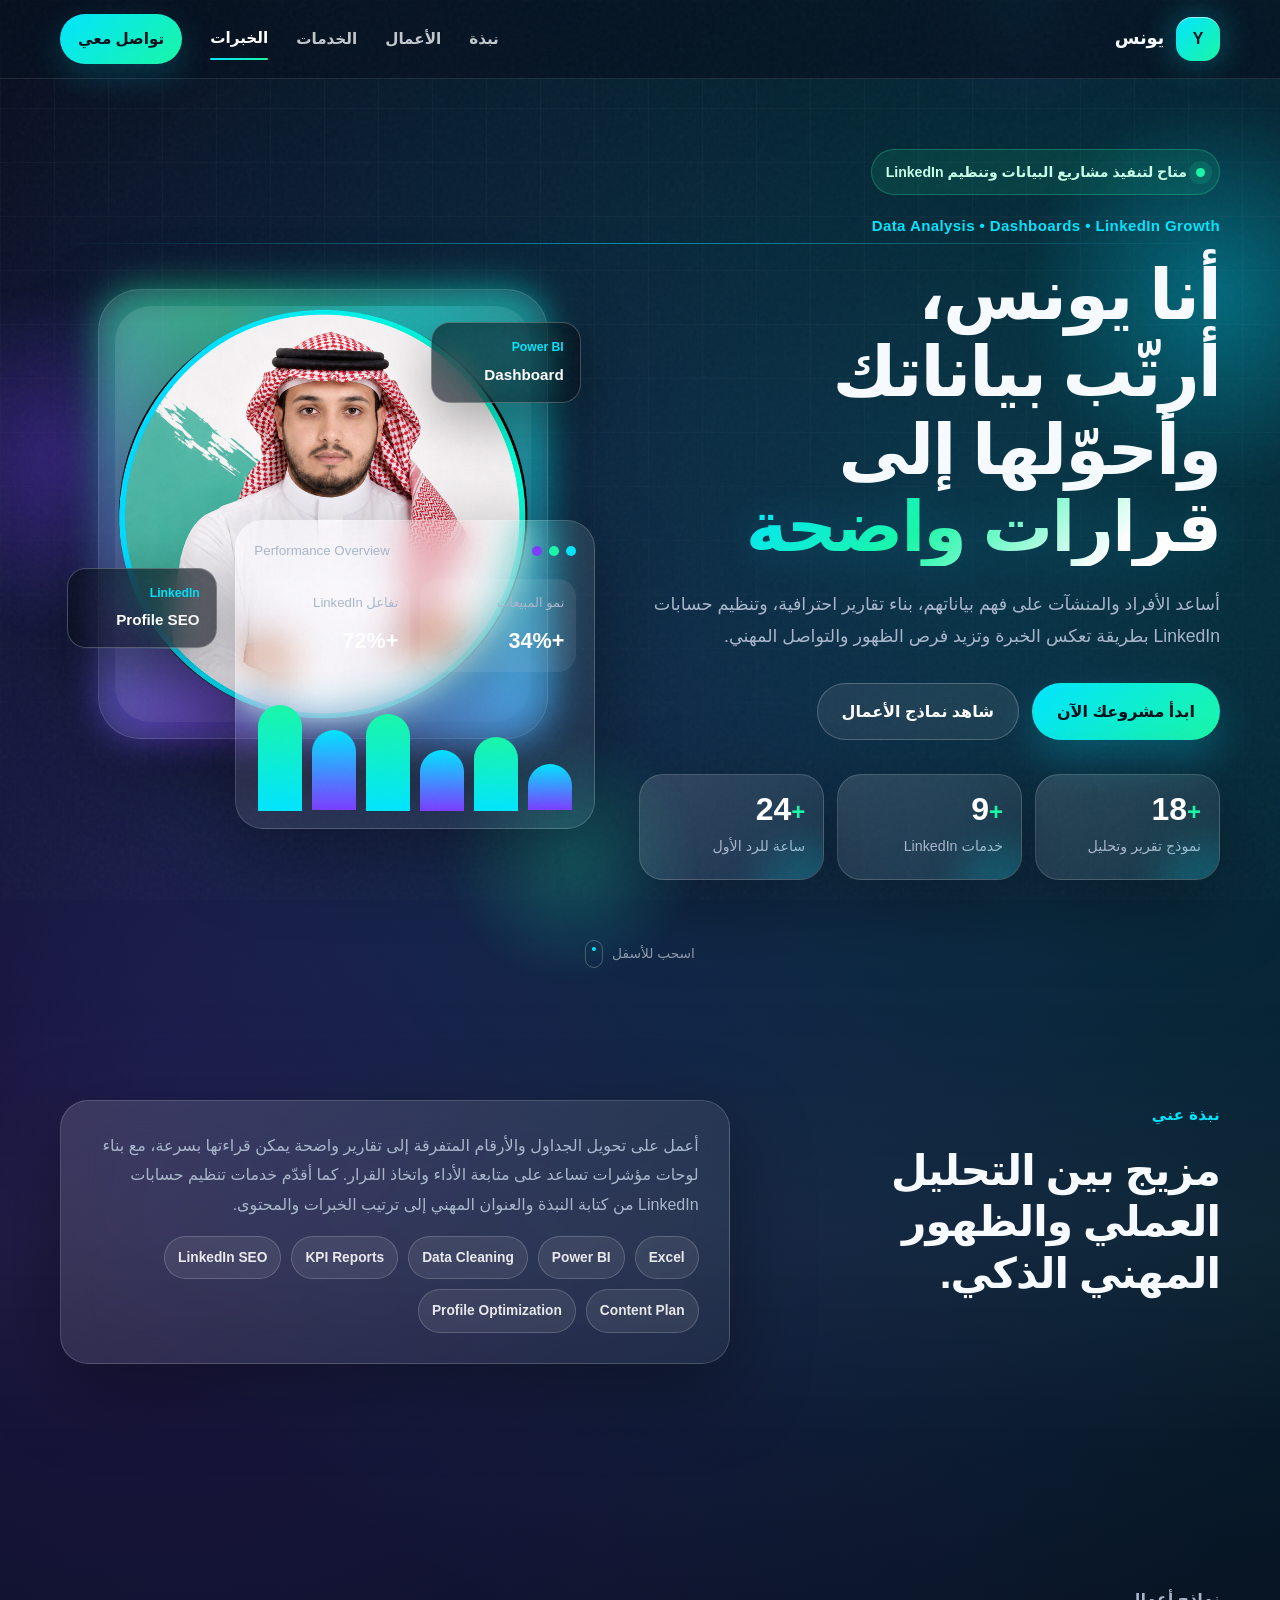
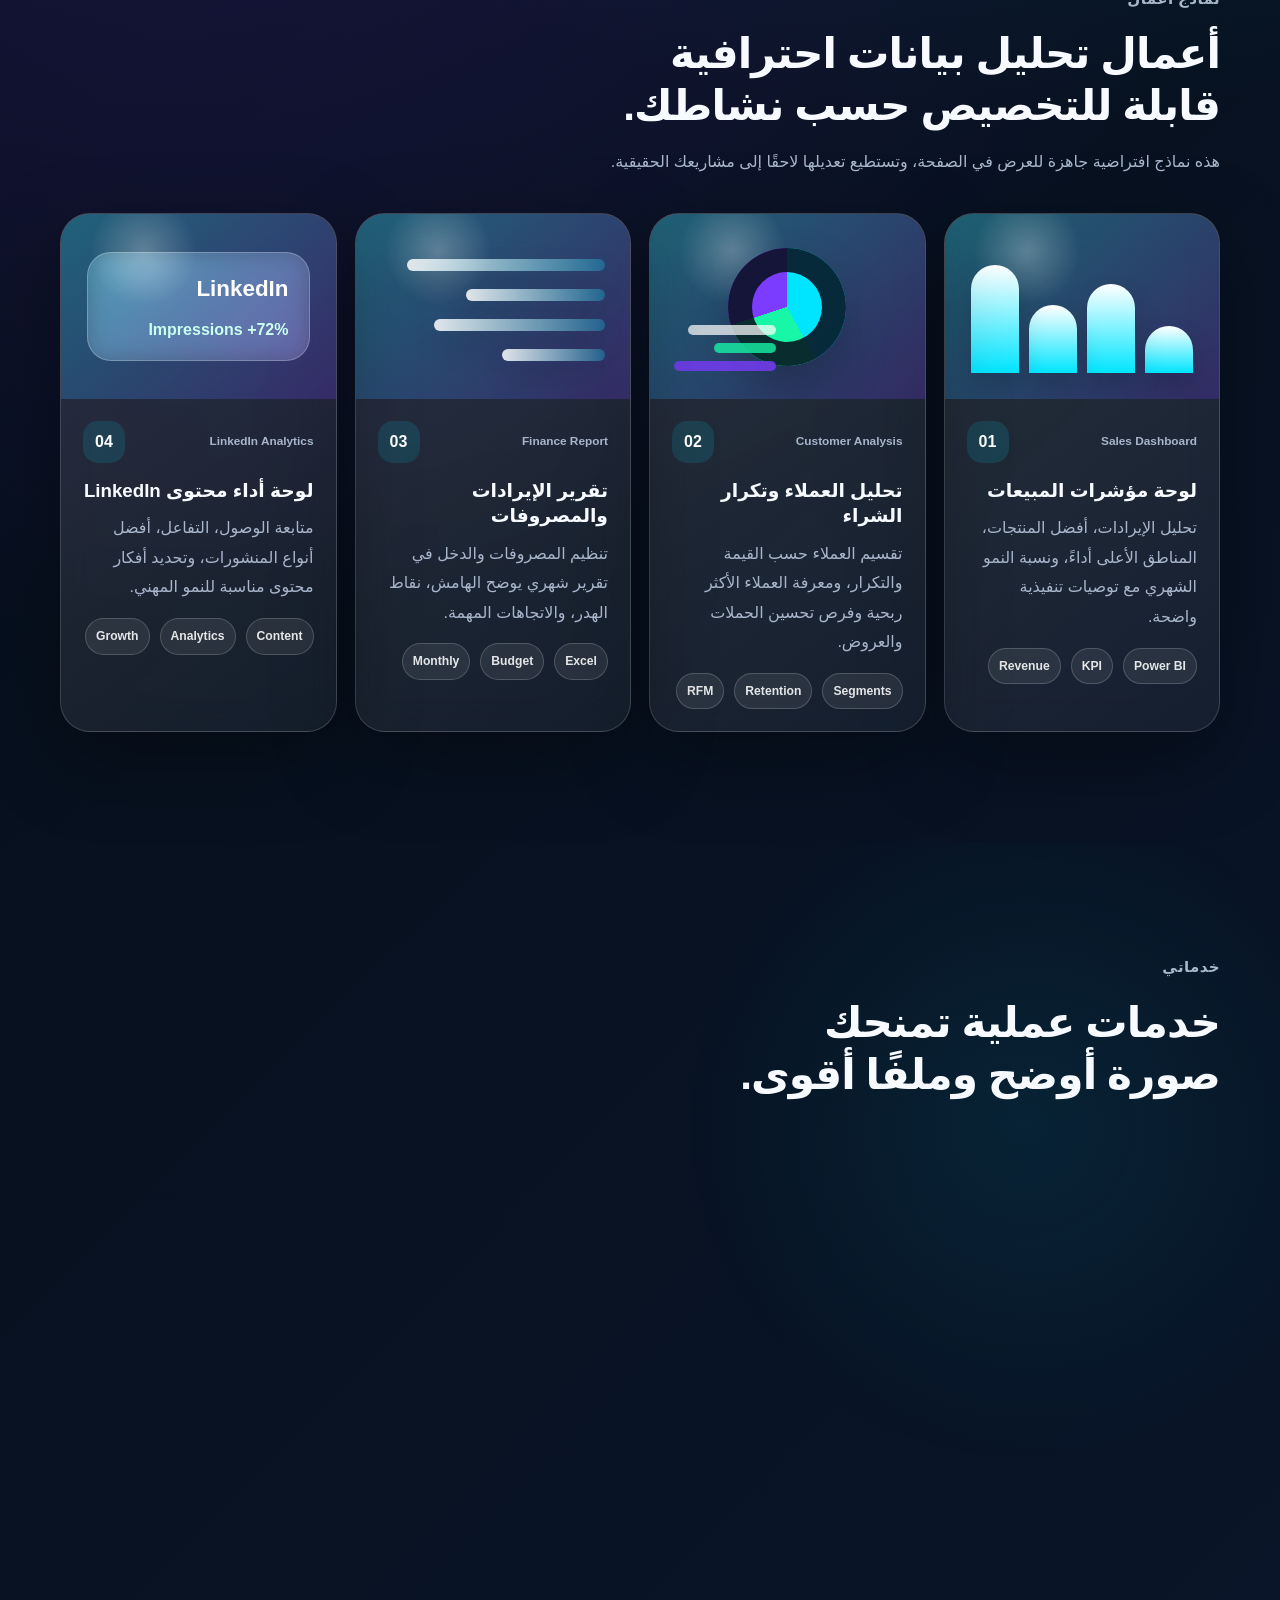
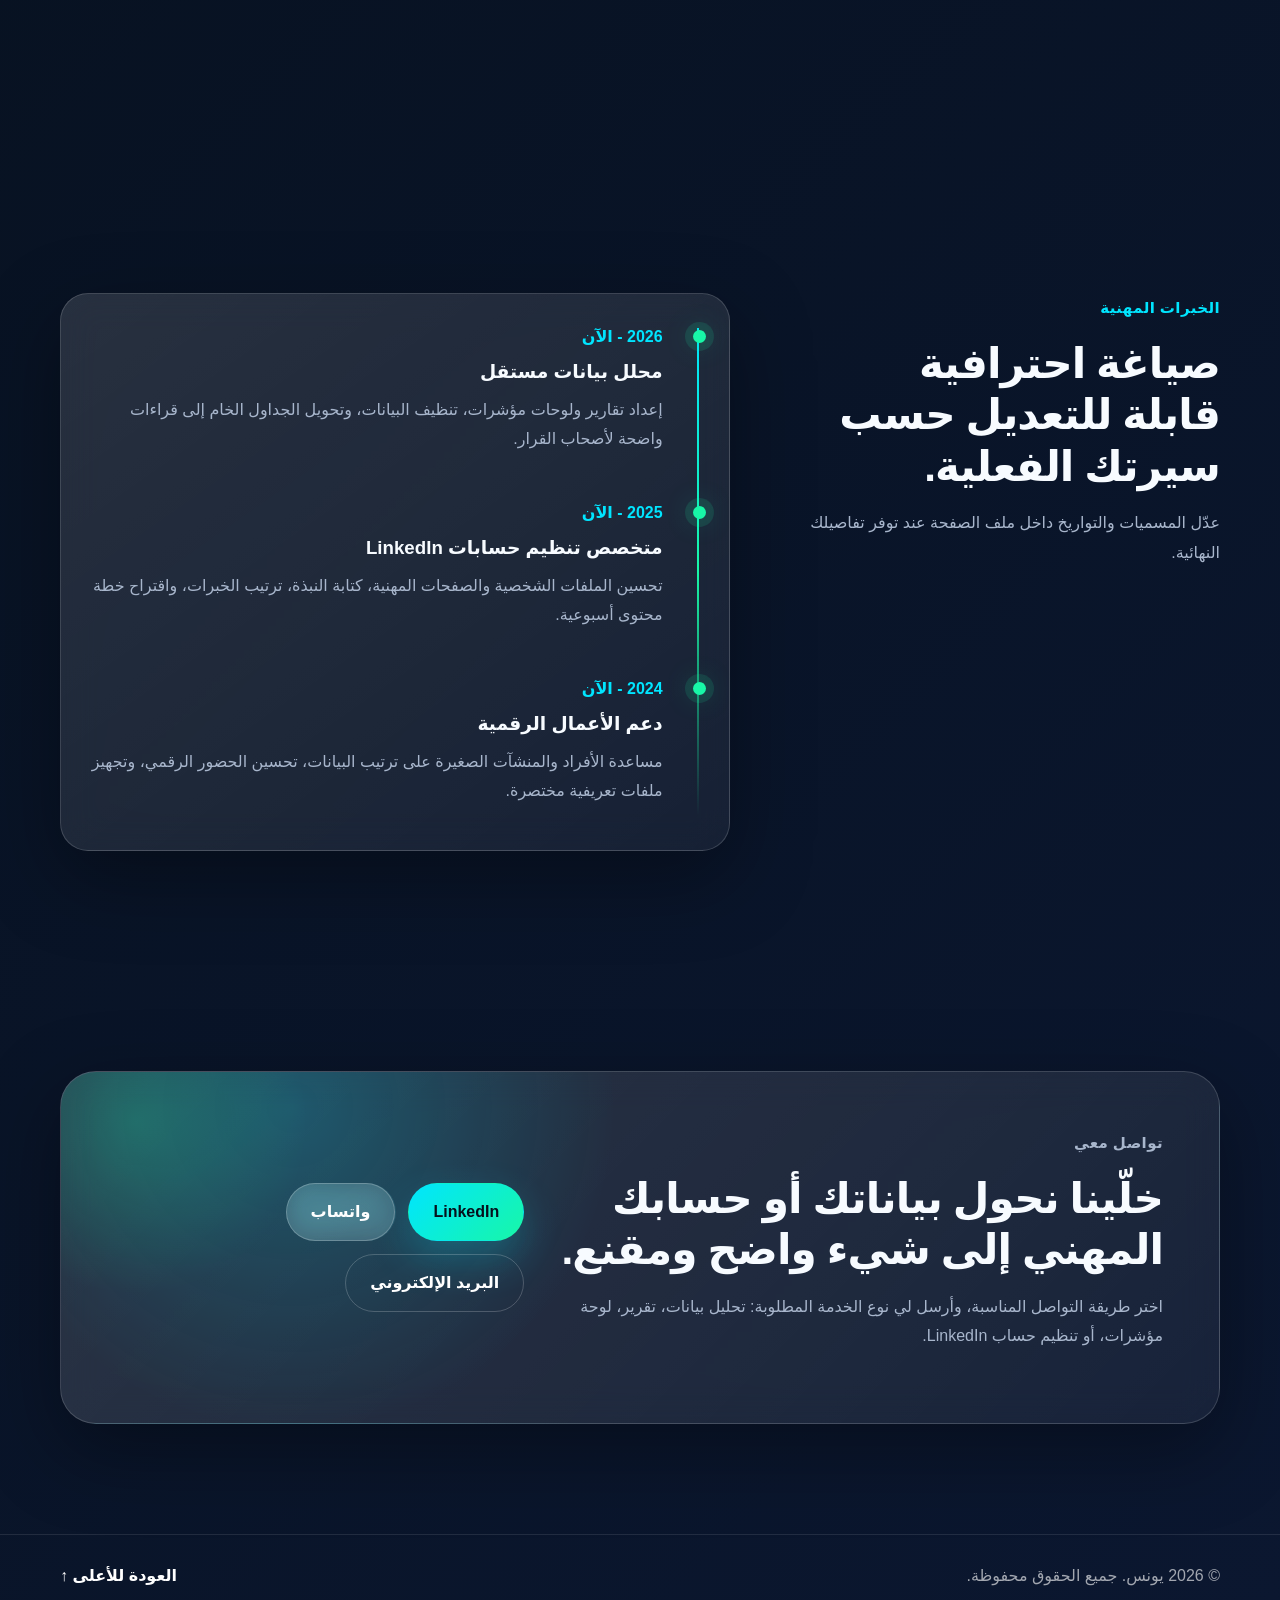
==== commit 933ddab1: "fix mobile hero text encoding and jumping" ====
--- a/index.html
+++ b/index.html
@@ -1,13 +1,13 @@
-﻿<!doctype html>
+<!doctype html>
 <html lang="ar" dir="rtl">
 <head>
   <meta charset="utf-8" />
   <meta name="viewport" content="width=device-width, initial-scale=1" />
-  <title>ظٹظˆظ†ط³ | طھط­ظ„ظٹظ„ ط¨ظٹط§ظ†ط§طھ ظˆطھظ†ط¸ظٹظ… ط­ط³ط§ط¨ط§طھ LinkedIn</title>
-  <meta name="description" content="طµظپط­ط© ظٹظˆظ†ط³ ط§ظ„ظ…ظ‡ظ†ظٹط©: طھط­ظ„ظٹظ„ ط§ظ„ط¨ظٹط§ظ†ط§طھطŒ ظ„ظˆط­ط§طھ ط§ظ„ظ…ط¤ط´ط±ط§طھطŒ ط§ظ„طھظ‚ط§ط±ظٹط± ط§ظ„طھظ†ظپظٹط°ظٹط©طŒ ظˆطھظ†ط¸ظٹظ… ط­ط³ط§ط¨ط§طھ LinkedIn ظ„ظ„ط£ظپط±ط§ط¯ ظˆط§ظ„ظ…ظ†ط´ط¢طھ." />
+  <title>يونس | تحليل بيانات وتنظيم حسابات LinkedIn</title>
+  <meta name="description" content="صفحة يونس المهنية: تحليل البيانات، لوحات المؤشرات، التقارير التنفيذية، وتنظيم حسابات LinkedIn للأفراد والمنشآت." />
   <meta name="theme-color" content="#08111f" />
-  <meta property="og:title" content="ظٹظˆظ†ط³ | Data Analyst & LinkedIn Specialist" />
-  <meta property="og:description" content="طھط­ظˆظٹظ„ ط§ظ„ط¨ظٹط§ظ†ط§طھ ط¥ظ„ظ‰ ظ‚ط±ط§ط±ط§طھ ظˆط§ط¶ط­ط© ظˆط¨ظ†ط§ط، ط­ط¶ظˆط± ظ…ظ‡ظ†ظٹ ظ…ط¤ط«ط± ط¹ظ„ظ‰ LinkedIn." />
+  <meta property="og:title" content="يونس | Data Analyst & LinkedIn Specialist" />
+  <meta property="og:description" content="تحويل البيانات إلى قرارات واضحة وبناء حضور مهني مؤثر على LinkedIn." />
   <meta property="og:image" content="assets/social-preview.jpg" />
   <link rel="stylesheet" href="styles.css" />
 </head>
@@ -16,28 +16,28 @@
   <div class="cursor-glow" aria-hidden="true"></div>
 
   <header class="site-header" id="top">
-    <nav class="nav container" aria-label="ط§ظ„طھظ†ظ‚ظ„ ط§ظ„ط±ط¦ظٹط³ظٹ">
-      <a class="brand" href="#top" aria-label="ط§ظ„ط¹ظˆط¯ط© ظ„ظ„ط±ط¦ظٹط³ظٹط©">
+    <nav class="nav container" aria-label="التنقل الرئيسي">
+      <a class="brand" href="#top" aria-label="العودة للرئيسية">
         <span class="brand-mark">Y</span>
-        <span class="brand-text">ظٹظˆظ†ط³</span>
+        <span class="brand-text">يونس</span>
       </a>
 
-      <button class="menu-toggle" type="button" aria-label="ظپطھط­ ط§ظ„ظ‚ط§ط¦ظ…ط©" aria-expanded="false">
+      <button class="menu-toggle" type="button" aria-label="فتح القائمة" aria-expanded="false">
         <span></span><span></span><span></span>
       </button>
 
       <div class="nav-links" id="navLinks">
-        <a href="#about">ظ†ط¨ط°ط©</a>
-        <a href="#portfolio">ط§ظ„ط£ط¹ظ…ط§ظ„</a>
-        <a href="#services">ط§ظ„ط®ط¯ظ…ط§طھ</a>
-        <a href="#experience">ط§ظ„ط®ط¨ط±ط§طھ</a>
-        <a class="nav-cta" href="#contact">طھظˆط§طµظ„ ظ…ط¹ظٹ</a>
+        <a href="#about">نبذة</a>
+        <a href="#portfolio">الأعمال</a>
+        <a href="#services">الخدمات</a>
+        <a href="#experience">الخبرات</a>
+        <a class="nav-cta" href="#contact">تواصل معي</a>
       </div>
     </nav>
   </header>
 
   <main>
-    <section class="hero section" aria-label="ط§ظ„ظ‚ط³ظ… ط§ظ„ط±ط¦ظٹط³ظٹ">
+    <section class="hero section" aria-label="القسم الرئيسي">
       <div class="hero-bg" aria-hidden="true">
         <span class="orb orb-1"></span>
         <span class="orb orb-2"></span>
@@ -47,33 +47,33 @@
 
       <div class="container hero-grid">
         <div class="hero-content reveal">
-          <span class="status-pill"><i></i> ظ…طھط§ط­ ظ„طھظ†ظپظٹط° ظ…ط´ط§ط±ظٹط¹ ط§ظ„ط¨ظٹط§ظ†ط§طھ ظˆطھظ†ط¸ظٹظ… LinkedIn</span>
-          <p class="eyebrow">Data Analysis â€¢ Dashboards â€¢ LinkedIn Growth</p>
+          <span class="status-pill"><i></i> متاح لتنفيذ مشاريع البيانات وتنظيم LinkedIn</span>
+          <p class="eyebrow">Data Analysis • Dashboards • LinkedIn Growth</p>
           <h1>
-            ط£ظ†ط§ ظٹظˆظ†ط³طŒ ط£ط±طھظ‘ط¨ ط¨ظٹط§ظ†ط§طھظƒ ظˆط£ط­ظˆظ‘ظ„ظ‡ط§ ط¥ظ„ظ‰
-            <span class="gradient-text fixed-hero-word">قرارات واضحة</span>
+            أنا يونس، أرتّب بياناتك وأحوّلها إلى
+            <span class="gradient-text fixed-hero-word">&#1602;&#1585;&#1575;&#1585;&#1575;&#1578; &#1608;&#1575;&#1590;&#1581;&#1577;</span>
           </h1>
           <p class="hero-text">
-            ط£ط³ط§ط¹ط¯ ط§ظ„ط£ظپط±ط§ط¯ ظˆط§ظ„ظ…ظ†ط´ط¢طھ ط¹ظ„ظ‰ ظپظ‡ظ… ط¨ظٹط§ظ†ط§طھظ‡ظ…طŒ ط¨ظ†ط§ط، طھظ‚ط§ط±ظٹط± ط§ط­طھط±ط§ظپظٹط©طŒ ظˆطھظ†ط¸ظٹظ… ط­ط³ط§ط¨ط§طھ LinkedIn ط¨ط·ط±ظٹظ‚ط© طھط¹ظƒط³ ط§ظ„ط®ط¨ط±ط© ظˆطھط²ظٹط¯ ظپط±طµ ط§ظ„ط¸ظ‡ظˆط± ظˆط§ظ„طھظˆط§طµظ„ ط§ظ„ظ…ظ‡ظ†ظٹ.
+            أساعد الأفراد والمنشآت على فهم بياناتهم، بناء تقارير احترافية، وتنظيم حسابات LinkedIn بطريقة تعكس الخبرة وتزيد فرص الظهور والتواصل المهني.
           </p>
 
           <div class="hero-actions">
-            <a class="btn btn-primary magnetic" href="#contact">ط§ط¨ط¯ط£ ظ…ط´ط±ظˆط¹ظƒ ط§ظ„ط¢ظ†</a>
-            <a class="btn btn-outline magnetic" href="#portfolio">ط´ط§ظ‡ط¯ ظ†ظ…ط§ط°ط¬ ط§ظ„ط£ط¹ظ…ط§ظ„</a>
-          </div>
-
-          <div class="hero-metrics" aria-label="ط£ط±ظ‚ط§ظ… ظ…ط®طھطµط±ط©">
+            <a class="btn btn-primary magnetic" href="#contact">ابدأ مشروعك الآن</a>
+            <a class="btn btn-outline magnetic" href="#portfolio">شاهد نماذج الأعمال</a>
+          </div>
+
+          <div class="hero-metrics" aria-label="أرقام مختصرة">
             <div class="metric-card tilt">
               <strong data-count="18">0</strong>
-              <span>ظ†ظ…ظˆط°ط¬ طھظ‚ط±ظٹط± ظˆطھط­ظ„ظٹظ„</span>
+              <span>نموذج تقرير وتحليل</span>
             </div>
             <div class="metric-card tilt">
               <strong data-count="9">0</strong>
-              <span>ط®ط¯ظ…ط§طھ LinkedIn</span>
+              <span>خدمات LinkedIn</span>
             </div>
             <div class="metric-card tilt">
               <strong data-count="24">0</strong>
-              <span>ط³ط§ط¹ط© ظ„ظ„ط±ط¯ ط§ظ„ط£ظˆظ„</span>
+              <span>ساعة للرد الأول</span>
             </div>
           </div>
         </div>
@@ -81,7 +81,7 @@
         <div class="hero-visual reveal">
           <div class="profile-shell tilt">
             <div class="profile-ring"></div>
-            <img src="assets/profile-younes.png" alt="ط§ظ„طµظˆط±ط© ط§ظ„ط´ط®طµظٹط© ظ„ظٹظˆظ†ط³" class="profile-img" />
+            <img src="assets/profile-younes.png" alt="الصورة الشخصية ليونس" class="profile-img" />
             <div class="floating-badge badge-top">
               <span>Power BI</span>
               <strong>Dashboard</strong>
@@ -92,18 +92,18 @@
             </div>
           </div>
 
-          <div class="dashboard-card tilt" aria-label="ظ†ظ…ظˆط°ط¬ ظ„ظˆط­ط© ظ…ط¤ط´ط±ط§طھ">
+          <div class="dashboard-card tilt" aria-label="نموذج لوحة مؤشرات">
             <div class="dash-head">
               <span></span><span></span><span></span>
               <small>Performance Overview</small>
             </div>
             <div class="dash-row">
               <div>
-                <p>ظ†ظ…ظˆ ط§ظ„ظ…ط¨ظٹط¹ط§طھ</p>
+                <p>نمو المبيعات</p>
                 <strong>+34%</strong>
               </div>
               <div>
-                <p>طھظپط§ط¹ظ„ LinkedIn</p>
+                <p>تفاعل LinkedIn</p>
                 <strong>+72%</strong>
               </div>
             </div>
@@ -119,18 +119,18 @@
         </div>
       </div>
 
-      <div class="scroll-hint" aria-hidden="true">ط§ط³ط­ط¨ ظ„ظ„ط£ط³ظپظ„ <span></span></div>
+      <div class="scroll-hint" aria-hidden="true">اسحب للأسفل <span></span></div>
     </section>
 
     <section class="section about" id="about">
       <div class="container split">
         <div class="section-title reveal">
-          <p class="eyebrow">ظ†ط¨ط°ط© ط¹ظ†ظٹ</p>
-          <h2>ظ…ط²ظٹط¬ ط¨ظٹظ† ط§ظ„طھط­ظ„ظٹظ„ ط§ظ„ط¹ظ…ظ„ظٹ ظˆط§ظ„ط¸ظ‡ظˆط± ط§ظ„ظ…ظ‡ظ†ظٹ ط§ظ„ط°ظƒظٹ.</h2>
+          <p class="eyebrow">نبذة عني</p>
+          <h2>مزيج بين التحليل العملي والظهور المهني الذكي.</h2>
         </div>
         <div class="about-panel reveal tilt">
           <p>
-            ط£ط¹ظ…ظ„ ط¹ظ„ظ‰ طھط­ظˆظٹظ„ ط§ظ„ط¬ط¯ط§ظˆظ„ ظˆط§ظ„ط£ط±ظ‚ط§ظ… ط§ظ„ظ…طھظپط±ظ‚ط© ط¥ظ„ظ‰ طھظ‚ط§ط±ظٹط± ظˆط§ط¶ط­ط© ظٹظ…ظƒظ† ظ‚ط±ط§ط،طھظ‡ط§ ط¨ط³ط±ط¹ط©طŒ ظ…ط¹ ط¨ظ†ط§ط، ظ„ظˆط­ط§طھ ظ…ط¤ط´ط±ط§طھ طھط³ط§ط¹ط¯ ط¹ظ„ظ‰ ظ…طھط§ط¨ط¹ط© ط§ظ„ط£ط¯ط§ط، ظˆط§طھط®ط§ط° ط§ظ„ظ‚ط±ط§ط±. ظƒظ…ط§ ط£ظ‚ط¯ظ‘ظ… ط®ط¯ظ…ط§طھ طھظ†ط¸ظٹظ… ط­ط³ط§ط¨ط§طھ LinkedIn ظ…ظ† ظƒطھط§ط¨ط© ط§ظ„ظ†ط¨ط°ط© ظˆط§ظ„ط¹ظ†ظˆط§ظ† ط§ظ„ظ…ظ‡ظ†ظٹ ط¥ظ„ظ‰ طھط±طھظٹط¨ ط§ظ„ط®ط¨ط±ط§طھ ظˆط§ظ„ظ…ط­طھظˆظ‰.
+            أعمل على تحويل الجداول والأرقام المتفرقة إلى تقارير واضحة يمكن قراءتها بسرعة، مع بناء لوحات مؤشرات تساعد على متابعة الأداء واتخاذ القرار. كما أقدّم خدمات تنظيم حسابات LinkedIn من كتابة النبذة والعنوان المهني إلى ترتيب الخبرات والمحتوى.
           </p>
           <div class="chips">
             <span>Excel</span>
@@ -148,9 +148,9 @@
     <section class="section portfolio" id="portfolio">
       <div class="container">
         <div class="section-heading reveal">
-          <p class="eyebrow">ظ†ظ…ط§ط°ط¬ ط£ط¹ظ…ط§ظ„</p>
-          <h2>ط£ط¹ظ…ط§ظ„ طھط­ظ„ظٹظ„ ط¨ظٹط§ظ†ط§طھ ط§ط­طھط±ط§ظپظٹط© ظ‚ط§ط¨ظ„ط© ظ„ظ„طھط®طµظٹطµ ط­ط³ط¨ ظ†ط´ط§ط·ظƒ.</h2>
-          <p>ظ‡ط°ظ‡ ظ†ظ…ط§ط°ط¬ ط§ظپطھط±ط§ط¶ظٹط© ط¬ط§ظ‡ط²ط© ظ„ظ„ط¹ط±ط¶ ظپظٹ ط§ظ„طµظپط­ط©طŒ ظˆطھط³طھط·ظٹط¹ طھط¹ط¯ظٹظ„ظ‡ط§ ظ„ط§ط­ظ‚ظ‹ط§ ط¥ظ„ظ‰ ظ…ط´ط§ط±ظٹط¹ظƒ ط§ظ„ط­ظ‚ظٹظ‚ظٹط©.</p>
+          <p class="eyebrow">نماذج أعمال</p>
+          <h2>أعمال تحليل بيانات احترافية قابلة للتخصيص حسب نشاطك.</h2>
+          <p>هذه نماذج افتراضية جاهزة للعرض في الصفحة، وتستطيع تعديلها لاحقًا إلى مشاريعك الحقيقية.</p>
         </div>
 
         <div class="portfolio-grid">
@@ -162,8 +162,8 @@
             </div>
             <div class="project-content">
               <div class="project-meta"><span>01</span><small>Sales Dashboard</small></div>
-              <h3>ظ„ظˆط­ط© ظ…ط¤ط´ط±ط§طھ ط§ظ„ظ…ط¨ظٹط¹ط§طھ</h3>
-              <p>طھط­ظ„ظٹظ„ ط§ظ„ط¥ظٹط±ط§ط¯ط§طھطŒ ط£ظپط¶ظ„ ط§ظ„ظ…ظ†طھط¬ط§طھطŒ ط§ظ„ظ…ظ†ط§ط·ظ‚ ط§ظ„ط£ط¹ظ„ظ‰ ط£ط¯ط§ط،ظ‹طŒ ظˆظ†ط³ط¨ط© ط§ظ„ظ†ظ…ظˆ ط§ظ„ط´ظ‡ط±ظٹ ظ…ط¹ طھظˆطµظٹط§طھ طھظ†ظپظٹط°ظٹط© ظˆط§ط¶ط­ط©.</p>
+              <h3>لوحة مؤشرات المبيعات</h3>
+              <p>تحليل الإيرادات، أفضل المنتجات، المناطق الأعلى أداءً، ونسبة النمو الشهري مع توصيات تنفيذية واضحة.</p>
               <div class="tags"><span>Power BI</span><span>KPI</span><span>Revenue</span></div>
             </div>
           </article>
@@ -175,8 +175,8 @@
             </div>
             <div class="project-content">
               <div class="project-meta"><span>02</span><small>Customer Analysis</small></div>
-              <h3>طھط­ظ„ظٹظ„ ط§ظ„ط¹ظ…ظ„ط§ط، ظˆطھظƒط±ط§ط± ط§ظ„ط´ط±ط§ط،</h3>
-              <p>طھظ‚ط³ظٹظ… ط§ظ„ط¹ظ…ظ„ط§ط، ط­ط³ط¨ ط§ظ„ظ‚ظٹظ…ط© ظˆط§ظ„طھظƒط±ط§ط±طŒ ظˆظ…ط¹ط±ظپط© ط§ظ„ط¹ظ…ظ„ط§ط، ط§ظ„ط£ظƒط«ط± ط±ط¨ط­ظٹط© ظˆظپط±طµ طھط­ط³ظٹظ† ط§ظ„ط­ظ…ظ„ط§طھ ظˆط§ظ„ط¹ط±ظˆط¶.</p>
+              <h3>تحليل العملاء وتكرار الشراء</h3>
+              <p>تقسيم العملاء حسب القيمة والتكرار، ومعرفة العملاء الأكثر ربحية وفرص تحسين الحملات والعروض.</p>
               <div class="tags"><span>Segments</span><span>Retention</span><span>RFM</span></div>
             </div>
           </article>
@@ -187,8 +187,8 @@
             </div>
             <div class="project-content">
               <div class="project-meta"><span>03</span><small>Finance Report</small></div>
-              <h3>طھظ‚ط±ظٹط± ط§ظ„ط¥ظٹط±ط§ط¯ط§طھ ظˆط§ظ„ظ…طµط±ظˆظپط§طھ</h3>
-              <p>طھظ†ط¸ظٹظ… ط§ظ„ظ…طµط±ظˆظپط§طھ ظˆط§ظ„ط¯ط®ظ„ ظپظٹ طھظ‚ط±ظٹط± ط´ظ‡ط±ظٹ ظٹظˆط¶ط­ ط§ظ„ظ‡ط§ظ…ط´طŒ ظ†ظ‚ط§ط· ط§ظ„ظ‡ط¯ط±طŒ ظˆط§ظ„ط§طھط¬ط§ظ‡ط§طھ ط§ظ„ظ…ظ‡ظ…ط©.</p>
+              <h3>تقرير الإيرادات والمصروفات</h3>
+              <p>تنظيم المصروفات والدخل في تقرير شهري يوضح الهامش، نقاط الهدر، والاتجاهات المهمة.</p>
               <div class="tags"><span>Excel</span><span>Budget</span><span>Monthly</span></div>
             </div>
           </article>
@@ -199,8 +199,8 @@
             </div>
             <div class="project-content">
               <div class="project-meta"><span>04</span><small>LinkedIn Analytics</small></div>
-              <h3>ظ„ظˆط­ط© ط£ط¯ط§ط، ظ…ط­طھظˆظ‰ LinkedIn</h3>
-              <p>ظ…طھط§ط¨ط¹ط© ط§ظ„ظˆطµظˆظ„طŒ ط§ظ„طھظپط§ط¹ظ„طŒ ط£ظپط¶ظ„ ط£ظ†ظˆط§ط¹ ط§ظ„ظ…ظ†ط´ظˆط±ط§طھطŒ ظˆطھط­ط¯ظٹط¯ ط£ظپظƒط§ط± ظ…ط­طھظˆظ‰ ظ…ظ†ط§ط³ط¨ط© ظ„ظ„ظ†ظ…ظˆ ط§ظ„ظ…ظ‡ظ†ظٹ.</p>
+              <h3>لوحة أداء محتوى LinkedIn</h3>
+              <p>متابعة الوصول، التفاعل، أفضل أنواع المنشورات، وتحديد أفكار محتوى مناسبة للنمو المهني.</p>
               <div class="tags"><span>Content</span><span>Analytics</span><span>Growth</span></div>
             </div>
           </article>
@@ -211,40 +211,40 @@
     <section class="section services" id="services">
       <div class="container">
         <div class="section-heading reveal">
-          <p class="eyebrow">ط®ط¯ظ…ط§طھظٹ</p>
-          <h2>ط®ط¯ظ…ط§طھ ط¹ظ…ظ„ظٹط© طھظ…ظ†ط­ظƒ طµظˆط±ط© ط£ظˆط¶ط­ ظˆظ…ظ„ظپظ‹ط§ ط£ظ‚ظˆظ‰.</h2>
+          <p class="eyebrow">خدماتي</p>
+          <h2>خدمات عملية تمنحك صورة أوضح وملفًا أقوى.</h2>
         </div>
 
         <div class="services-grid">
           <article class="service-card reveal tilt">
             <span class="service-icon">01</span>
-            <h3>طھط­ظ„ظٹظ„ ظˆطھظ†ط¸ظٹظپ ط§ظ„ط¨ظٹط§ظ†ط§طھ</h3>
-            <p>طھط±طھظٹط¨ ط§ظ„ط¬ط¯ط§ظˆظ„طŒ ظ…ط¹ط§ظ„ط¬ط© ط§ظ„طھظƒط±ط§ط± ظˆط§ظ„ط£ط®ط·ط§ط،طŒ ط¨ظ†ط§ط، ظ…ط¤ط´ط±ط§طھ ظˆط§ط¶ط­ط©طŒ ظˆطھط¬ظ‡ظٹط² ظ…ظ„ظپ ظ‚ط§ط¨ظ„ ظ„ظ„طھط­ظ„ظٹظ„.</p>
+            <h3>تحليل وتنظيف البيانات</h3>
+            <p>ترتيب الجداول، معالجة التكرار والأخطاء، بناء مؤشرات واضحة، وتجهيز ملف قابل للتحليل.</p>
           </article>
           <article class="service-card reveal tilt">
             <span class="service-icon">02</span>
-            <h3>طھظ‚ط§ط±ظٹط± ظˆظ„ظˆط­ط§طھ ظ…ط¤ط´ط±ط§طھ</h3>
-            <p>طھطµظ…ظٹظ… طھظ‚ط§ط±ظٹط± Excel ط£ظˆ Power BI ظ„ظ„ظ…ط¨ظٹط¹ط§طھطŒ ط§ظ„ظ…طµط±ظˆظپط§طھطŒ ط§ظ„ط¹ظ…ظ„ط§ط،طŒ ط§ظ„ط­ظ…ظ„ط§طھطŒ ظˆط§ظ„ط¹ظ…ظ„ظٹط§طھ ط§ظ„ظٹظˆظ…ظٹط©.</p>
+            <h3>تقارير ولوحات مؤشرات</h3>
+            <p>تصميم تقارير Excel أو Power BI للمبيعات، المصروفات، العملاء، الحملات، والعمليات اليومية.</p>
           </article>
           <article class="service-card reveal tilt">
             <span class="service-icon">03</span>
-            <h3>طھظ†ط¸ظٹظ… ط­ط³ط§ط¨ LinkedIn</h3>
-            <p>طھط­ط³ظٹظ† ط§ظ„ط¹ظ†ظˆط§ظ† ط§ظ„ظ…ظ‡ظ†ظٹطŒ ط§ظ„ظ†ط¨ط°ط©طŒ ط§ظ„ط®ط¨ط±ط§طھطŒ ط§ظ„ظ…ظ‡ط§ط±ط§طھطŒ طµظˆط±ط© ط§ظ„ط؛ظ„ط§ظپطŒ ظˆظ‚ط³ظ… Featured.</p>
+            <h3>تنظيم حساب LinkedIn</h3>
+            <p>تحسين العنوان المهني، النبذة، الخبرات، المهارات، صورة الغلاف، وقسم Featured.</p>
           </article>
           <article class="service-card reveal tilt">
             <span class="service-icon">04</span>
-            <h3>ط®ط·ط© ظ…ط­طھظˆظ‰ LinkedIn</h3>
-            <p>ط£ظپظƒط§ط± ظ…ظ†ط´ظˆط±ط§طھطŒ طµظٹط§ط؛ط© ظ…ط­طھظˆظ‰ ط§ط­طھط±ط§ظپظٹطŒ طھظ‚ظˆظٹظ… ظ†ط´ط±طŒ ظˆط±ط³ط§ط¦ظ„ طھظˆط§طµظ„ ظ…ظ†ط§ط³ط¨ط© ظ„ظ„ظپط¦ط© ط§ظ„ظ…ط³طھظ‡ط¯ظپط©.</p>
+            <h3>خطة محتوى LinkedIn</h3>
+            <p>أفكار منشورات، صياغة محتوى احترافي، تقويم نشر، ورسائل تواصل مناسبة للفئة المستهدفة.</p>
           </article>
           <article class="service-card reveal tilt">
             <span class="service-icon">05</span>
-            <h3>طھط­ط³ظٹظ† ط§ظ„ط¸ظ‡ظˆط± ط§ظ„ظ…ظ‡ظ†ظٹ</h3>
-            <p>طھط±طھظٹط¨ ط§ظ„ظ‡ظˆظٹط© ط§ظ„ظ…ظ‡ظ†ظٹط© ظˆطµظٹط§ط؛ط© ط¹ط±ط¶ ظ…ط®طھطµط± ظ„ط®ط¯ظ…ط§طھظƒ ظٹط³ط§ط¹ط¯ظƒ ظپظٹ ط§ظ„طھظˆط§طµظ„ ظˆط¬ط°ط¨ ط§ظ„ظپط±طµ.</p>
+            <h3>تحسين الظهور المهني</h3>
+            <p>ترتيب الهوية المهنية وصياغة عرض مختصر لخدماتك يساعدك في التواصل وجذب الفرص.</p>
           </article>
           <article class="service-card reveal tilt">
             <span class="service-icon">06</span>
-            <h3>طھظ‚ط±ظٹط± ط£ط¯ط§ط، ط´ظ‡ط±ظٹ</h3>
-            <p>ظ…ظ„ط®طµ ط´ظ‡ط±ظٹ ظ…ط¨ط³ط· ظٹظˆط¶ط­ ط§ظ„ظ†طھط§ط¦ط¬طŒ ظ…ط§ ط§ظ„ط°ظٹ طھط­ط³ظ†طŒ ظˆظ…ط§ ط§ظ„ط®ط·ظˆط© ط§ظ„ظ‚ط§ط¯ظ…ط© ط¨ظ†ط§ط،ظ‹ ط¹ظ„ظ‰ ط§ظ„ط¨ظٹط§ظ†ط§طھ.</p>
+            <h3>تقرير أداء شهري</h3>
+            <p>ملخص شهري مبسط يوضح النتائج، ما الذي تحسن، وما الخطوة القادمة بناءً على البيانات.</p>
           </article>
         </div>
       </div>
@@ -253,26 +253,26 @@
     <section class="section experience" id="experience">
       <div class="container split">
         <div class="section-title reveal">
-          <p class="eyebrow">ط§ظ„ط®ط¨ط±ط§طھ ط§ظ„ظ…ظ‡ظ†ظٹط©</p>
-          <h2>طµظٹط§ط؛ط© ط§ط­طھط±ط§ظپظٹط© ظ‚ط§ط¨ظ„ط© ظ„ظ„طھط¹ط¯ظٹظ„ ط­ط³ط¨ ط³ظٹط±طھظƒ ط§ظ„ظپط¹ظ„ظٹط©.</h2>
-          <p class="muted">ط¹ط¯ظ‘ظ„ ط§ظ„ظ…ط³ظ…ظٹط§طھ ظˆط§ظ„طھظˆط§ط±ظٹط® ط¯ط§ط®ظ„ ظ…ظ„ظپ ط§ظ„طµظپط­ط© ط¹ظ†ط¯ طھظˆظپط± طھظپط§طµظٹظ„ظƒ ط§ظ„ظ†ظ‡ط§ط¦ظٹط©.</p>
+          <p class="eyebrow">الخبرات المهنية</p>
+          <h2>صياغة احترافية قابلة للتعديل حسب سيرتك الفعلية.</h2>
+          <p class="muted">عدّل المسميات والتواريخ داخل ملف الصفحة عند توفر تفاصيلك النهائية.</p>
         </div>
 
         <div class="timeline reveal">
           <div class="timeline-item">
-            <span>2026 - ط§ظ„ط¢ظ†</span>
-            <h3>ظ…ط­ظ„ظ„ ط¨ظٹط§ظ†ط§طھ ظ…ط³طھظ‚ظ„</h3>
-            <p>ط¥ط¹ط¯ط§ط¯ طھظ‚ط§ط±ظٹط± ظˆظ„ظˆط­ط§طھ ظ…ط¤ط´ط±ط§طھطŒ طھظ†ط¸ظٹظپ ط§ظ„ط¨ظٹط§ظ†ط§طھطŒ ظˆطھط­ظˆظٹظ„ ط§ظ„ط¬ط¯ط§ظˆظ„ ط§ظ„ط®ط§ظ… ط¥ظ„ظ‰ ظ‚ط±ط§ط،ط§طھ ظˆط§ط¶ط­ط© ظ„ط£طµط­ط§ط¨ ط§ظ„ظ‚ط±ط§ط±.</p>
+            <span>2026 - الآن</span>
+            <h3>محلل بيانات مستقل</h3>
+            <p>إعداد تقارير ولوحات مؤشرات، تنظيف البيانات، وتحويل الجداول الخام إلى قراءات واضحة لأصحاب القرار.</p>
           </div>
           <div class="timeline-item">
-            <span>2025 - ط§ظ„ط¢ظ†</span>
-            <h3>ظ…طھط®طµطµ طھظ†ط¸ظٹظ… ط­ط³ط§ط¨ط§طھ LinkedIn</h3>
-            <p>طھط­ط³ظٹظ† ط§ظ„ظ…ظ„ظپط§طھ ط§ظ„ط´ط®طµظٹط© ظˆط§ظ„طµظپط­ط§طھ ط§ظ„ظ…ظ‡ظ†ظٹط©طŒ ظƒطھط§ط¨ط© ط§ظ„ظ†ط¨ط°ط©طŒ طھط±طھظٹط¨ ط§ظ„ط®ط¨ط±ط§طھطŒ ظˆط§ظ‚طھط±ط§ط­ ط®ط·ط© ظ…ط­طھظˆظ‰ ط£ط³ط¨ظˆط¹ظٹط©.</p>
+            <span>2025 - الآن</span>
+            <h3>متخصص تنظيم حسابات LinkedIn</h3>
+            <p>تحسين الملفات الشخصية والصفحات المهنية، كتابة النبذة، ترتيب الخبرات، واقتراح خطة محتوى أسبوعية.</p>
           </div>
           <div class="timeline-item">
-            <span>2024 - ط§ظ„ط¢ظ†</span>
-            <h3>ط¯ط¹ظ… ط§ظ„ط£ط¹ظ…ط§ظ„ ط§ظ„ط±ظ‚ظ…ظٹط©</h3>
-            <p>ظ…ط³ط§ط¹ط¯ط© ط§ظ„ط£ظپط±ط§ط¯ ظˆط§ظ„ظ…ظ†ط´ط¢طھ ط§ظ„طµط؛ظٹط±ط© ط¹ظ„ظ‰ طھط±طھظٹط¨ ط§ظ„ط¨ظٹط§ظ†ط§طھطŒ طھط­ط³ظٹظ† ط§ظ„ط­ط¶ظˆط± ط§ظ„ط±ظ‚ظ…ظٹطŒ ظˆطھط¬ظ‡ظٹط² ظ…ظ„ظپط§طھ طھط¹ط±ظٹظپظٹط© ظ…ط®طھطµط±ط©.</p>
+            <span>2024 - الآن</span>
+            <h3>دعم الأعمال الرقمية</h3>
+            <p>مساعدة الأفراد والمنشآت الصغيرة على ترتيب البيانات، تحسين الحضور الرقمي، وتجهيز ملفات تعريفية مختصرة.</p>
           </div>
         </div>
       </div>
@@ -282,15 +282,15 @@
       <div class="container">
         <div class="contact-card reveal tilt">
           <div>
-            <p class="eyebrow">طھظˆط§طµظ„ ظ…ط¹ظٹ</p>
-            <h2>ط®ظ„ظ‘ظٹظ†ط§ ظ†ط­ظˆظ„ ط¨ظٹط§ظ†ط§طھظƒ ط£ظˆ ط­ط³ط§ط¨ظƒ ط§ظ„ظ…ظ‡ظ†ظٹ ط¥ظ„ظ‰ ط´ظٹط، ظˆط§ط¶ط­ ظˆظ…ظ‚ظ†ط¹.</h2>
-            <p>ط§ط®طھط± ط·ط±ظٹظ‚ط© ط§ظ„طھظˆط§طµظ„ ط§ظ„ظ…ظ†ط§ط³ط¨ط©طŒ ظˆط£ط±ط³ظ„ ظ„ظٹ ظ†ظˆط¹ ط§ظ„ط®ط¯ظ…ط© ط§ظ„ظ…ط·ظ„ظˆط¨ط©: طھط­ظ„ظٹظ„ ط¨ظٹط§ظ†ط§طھطŒ طھظ‚ط±ظٹط±طŒ ظ„ظˆط­ط© ظ…ط¤ط´ط±ط§طھطŒ ط£ظˆ طھظ†ط¸ظٹظ… ط­ط³ط§ط¨ LinkedIn.</p>
+            <p class="eyebrow">تواصل معي</p>
+            <h2>خلّينا نحول بياناتك أو حسابك المهني إلى شيء واضح ومقنع.</h2>
+            <p>اختر طريقة التواصل المناسبة، وأرسل لي نوع الخدمة المطلوبة: تحليل بيانات، تقرير، لوحة مؤشرات، أو تنظيم حساب LinkedIn.</p>
           </div>
 
           <div class="contact-actions">
             <a class="btn btn-primary magnetic" href="https://www.linkedin.com/in/YOUR-LINKEDIN" target="_blank" rel="noopener">LinkedIn</a>
-            <a class="btn btn-outline light magnetic" href="https://wa.me/9665XXXXXXXX" target="_blank" rel="noopener">ظˆط§طھط³ط§ط¨</a>
-            <a class="btn btn-ghost magnetic" href="mailto:you@example.com">ط§ظ„ط¨ط±ظٹط¯ ط§ظ„ط¥ظ„ظƒطھط±ظˆظ†ظٹ</a>
+            <a class="btn btn-outline light magnetic" href="https://wa.me/9665XXXXXXXX" target="_blank" rel="noopener">واتساب</a>
+            <a class="btn btn-ghost magnetic" href="mailto:you@example.com">البريد الإلكتروني</a>
           </div>
         </div>
       </div>
@@ -299,12 +299,11 @@
 
   <footer class="footer">
     <div class="container footer-content">
-      <p>آ© <span id="year"></span> ظٹظˆظ†ط³. ط¬ظ…ظٹط¹ ط§ظ„ط­ظ‚ظˆظ‚ ظ…ط­ظپظˆط¸ط©.</p>
-      <a href="#top">ط§ظ„ط¹ظˆط¯ط© ظ„ظ„ط£ط¹ظ„ظ‰ â†‘</a>
+      <p>© <span id="year"></span> يونس. جميع الحقوق محفوظة.</p>
+      <a href="#top">العودة للأعلى ↑</a>
     </div>
   </footer>
 
   <script src="script.js"></script>
 </body>
 </html>
-
--- a/styles.css
+++ b/styles.css
@@ -1,4 +1,4 @@
-﻿:root {
+:root {
   --bg: #07111f;
   --bg-2: #0a1730;
   --surface: rgba(255, 255, 255, 0.08);
@@ -1033,8 +1033,7 @@
 
 /* === End Mobile clean hero fixes === */
 
-
-/* === Stop typing jump fix === */
+/* stop typing animation and page jumping */
 .typed-text::after,
 .fixed-hero-word::after {
   content: none !important;
@@ -1049,8 +1048,8 @@
 
 @media (max-width: 760px) {
   .hero-content h1 {
+    min-height: 150px !important;
     line-height: 1.18 !important;
-    margin-bottom: 18px !important;
   }
 
   .fixed-hero-word {
@@ -1058,5 +1057,4 @@
     width: fit-content !important;
     margin-top: 4px !important;
   }
-}
-/* === End Stop typing jump fix === */
+}
